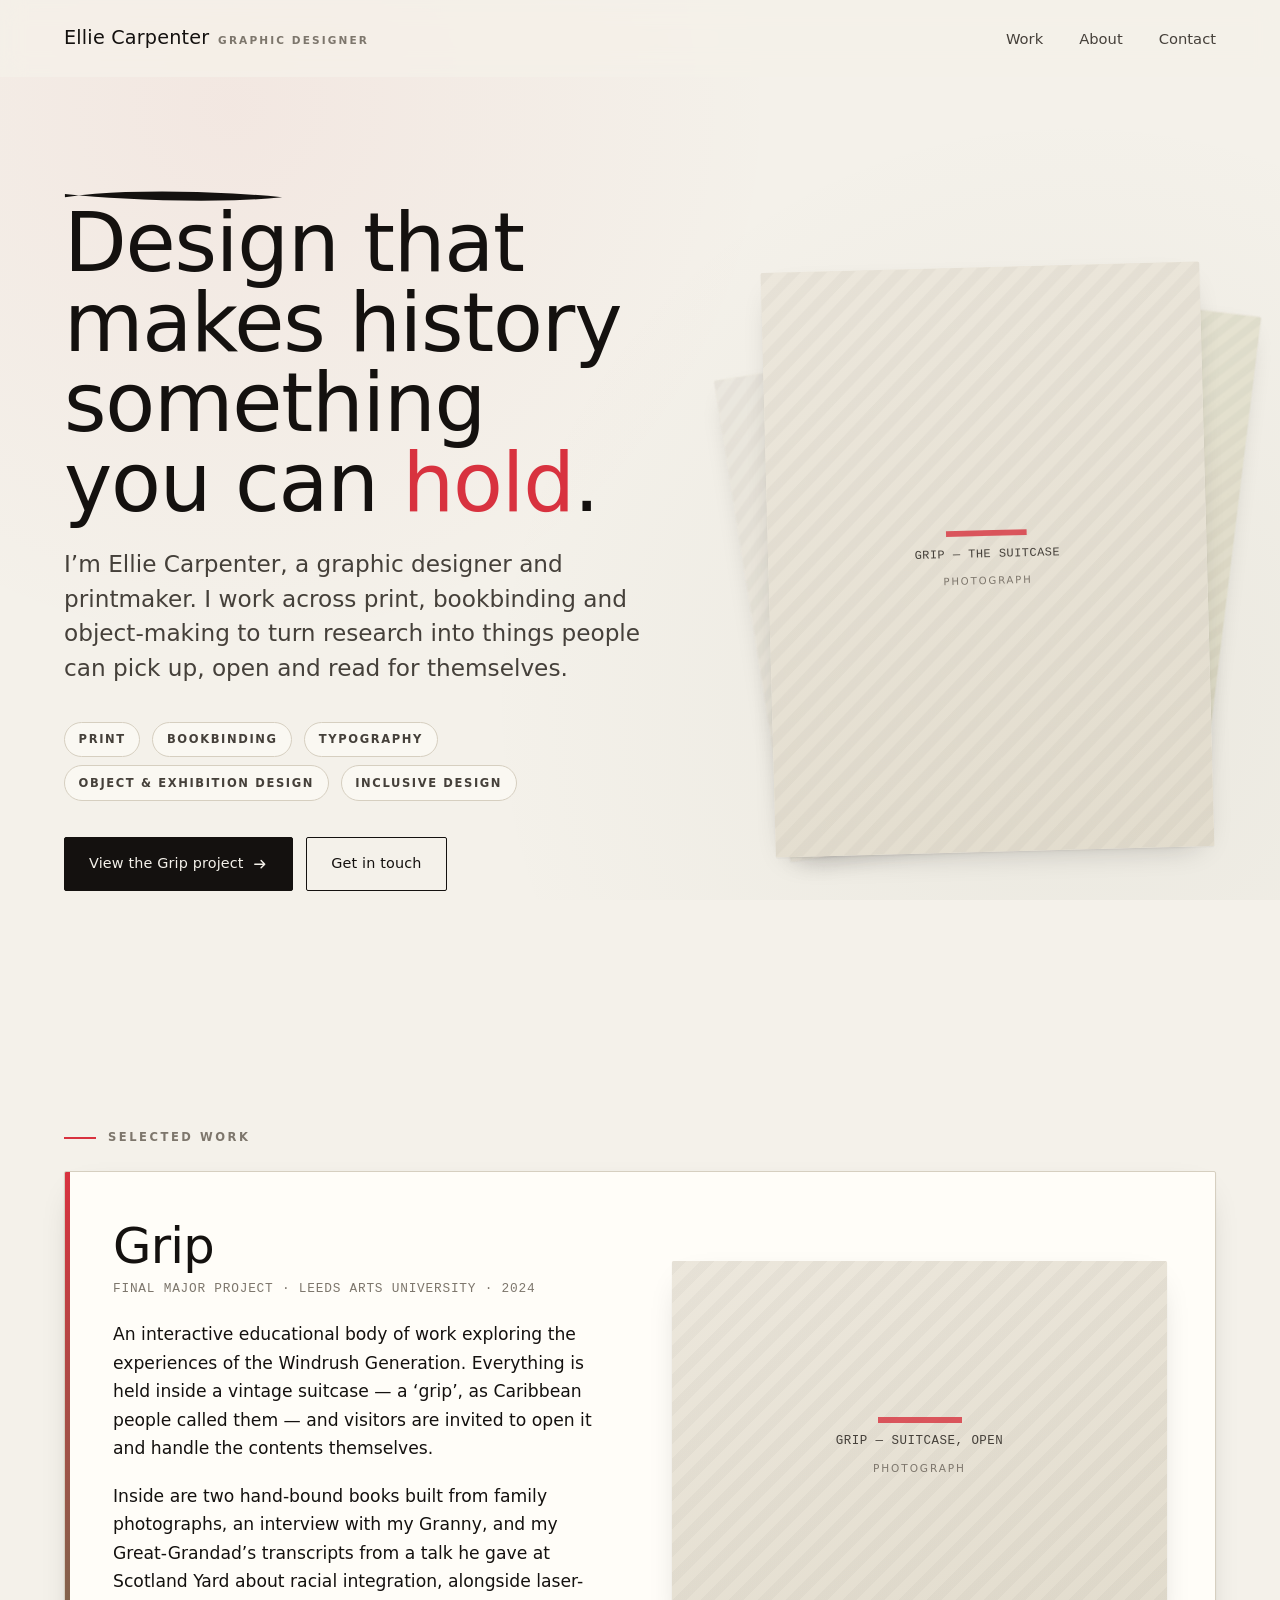
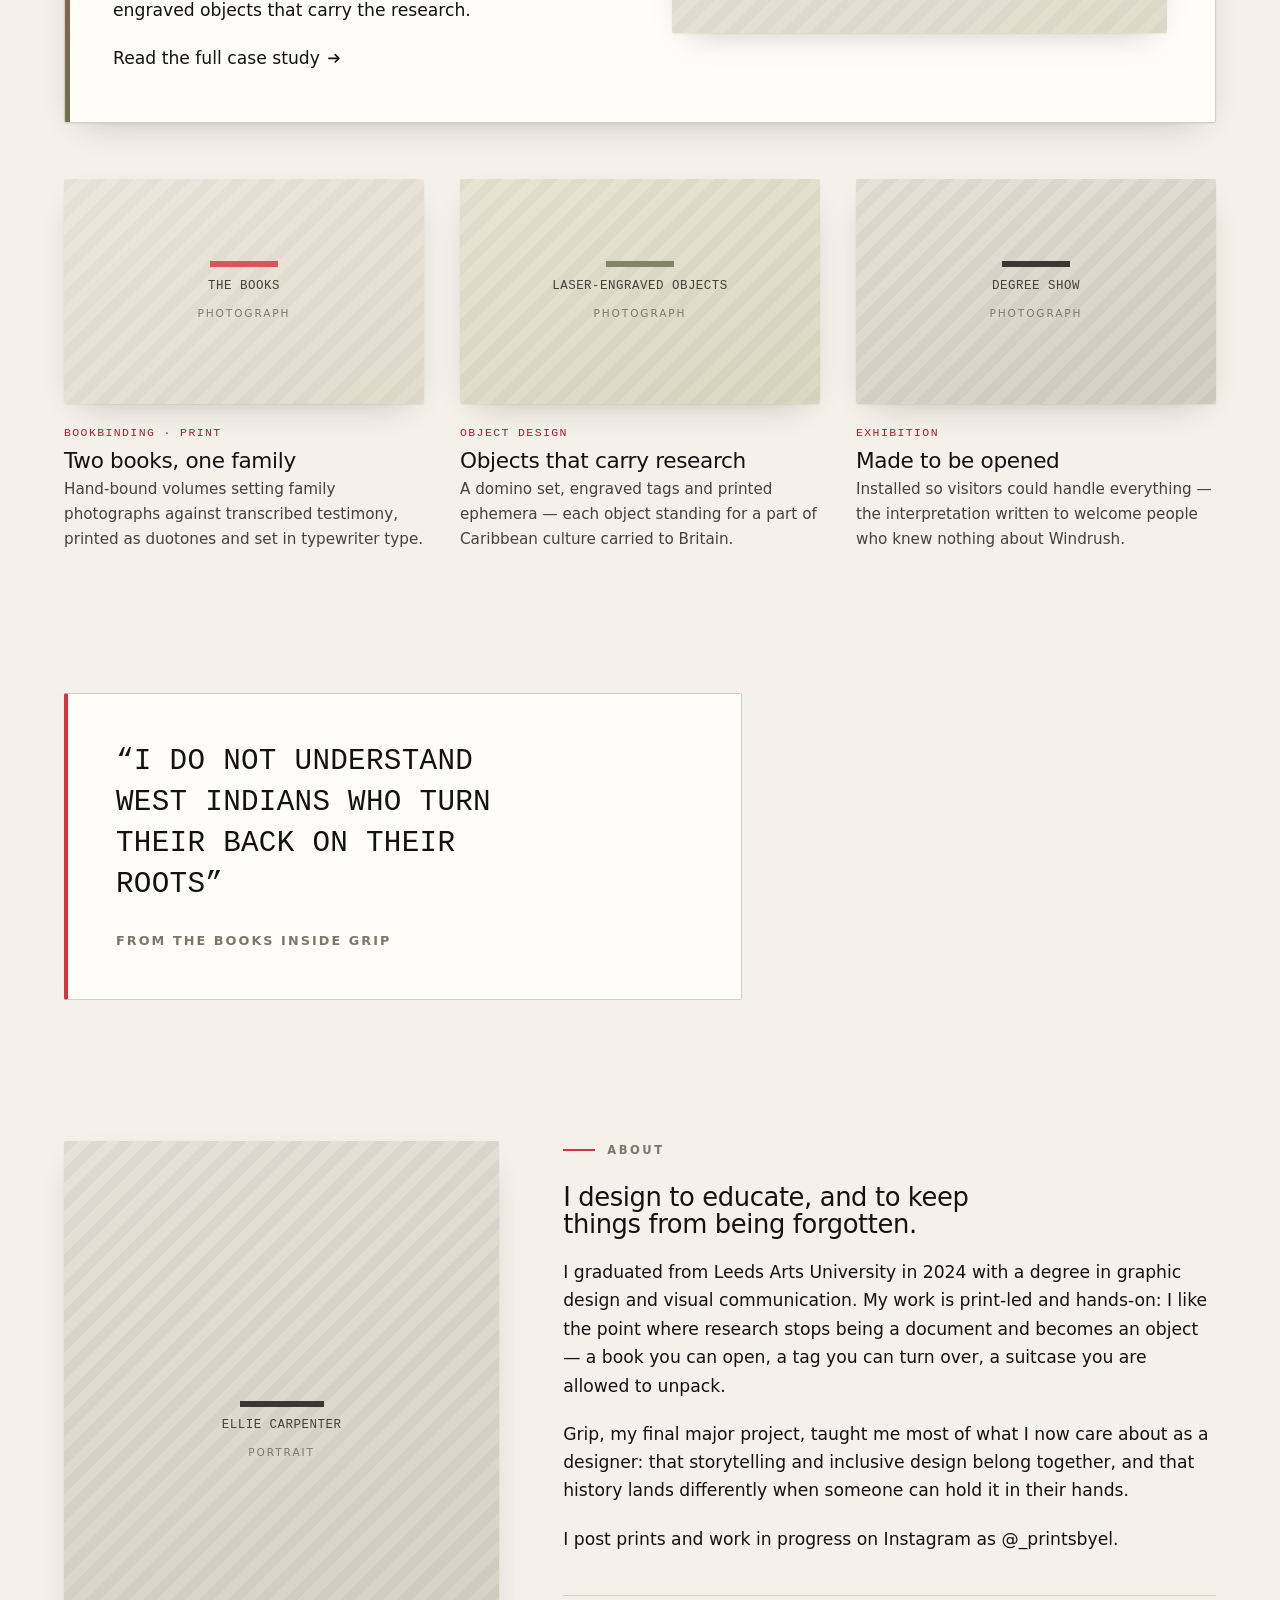
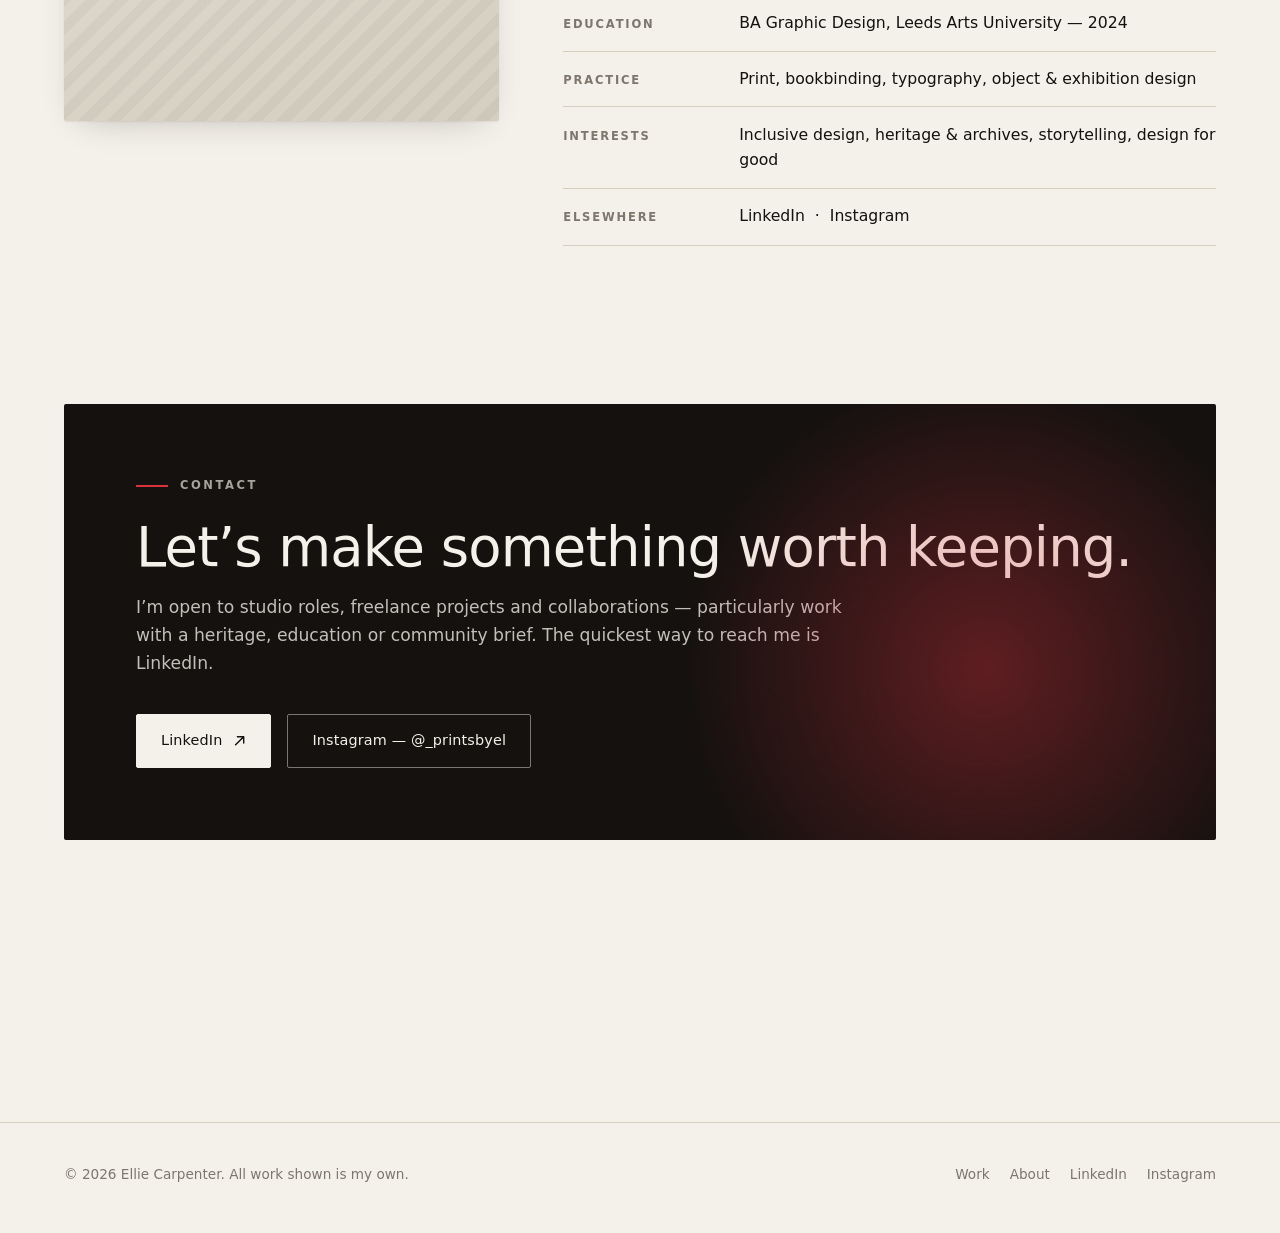
==== index.html @ 8af5b85a "Add portfolio site for Ellie Carpenter Builds a static portfolio leading with 'Grip', the final majo" ====
<!DOCTYPE html>
<html lang="en-GB">
<head>
<meta charset="utf-8">
<meta name="viewport" content="width=device-width, initial-scale=1">
<title>Ellie Carpenter — Graphic Designer</title>
<meta name="description" content="Ellie Carpenter is a graphic designer and printmaker working across print, bookbinding and object-making. Portfolio featuring 'Grip', an interactive educational project on the Windrush Generation.">
<meta name="author" content="Ellie Carpenter">

<meta property="og:type" content="website">
<meta property="og:title" content="Ellie Carpenter — Graphic Designer">
<meta property="og:description" content="Print-led graphic design, bookbinding and object-making. Featuring 'Grip', an interactive educational project on the Windrush Generation.">
<meta property="og:image" content="assets/images/grip-suitcase-open.jpg">
<meta name="twitter:card" content="summary_large_image">

<link rel="icon" href="assets/favicon.svg" type="image/svg+xml">
<link rel="stylesheet" href="assets/css/style.css">
<!-- Marks the document as scripted, so the CSS only hides things it can
     later reveal. Without JS the page renders fully, just without motion. -->
<script>document.documentElement.className += " js";</script>
</head>
<body>

<a class="skip-link" href="#main">Skip to content</a>

<header class="site-header" id="siteHeader">
  <div class="shell site-header__inner">
    <a class="wordmark" href="index.html">
      <span>Ellie Carpenter</span>
      <em>Graphic Designer</em>
    </a>

    <button class="nav-toggle" type="button" aria-expanded="false" aria-controls="primaryNav" aria-label="Menu">
      <span></span>
    </button>

    <nav class="nav" id="primaryNav" aria-label="Primary">
      <ul>
        <li><a href="#work">Work</a></li>
        <li><a href="#about">About</a></li>
        <li><a href="#contact">Contact</a></li>
      </ul>
    </nav>
  </div>
</header>

<main id="main">

  <!-- ============ Hero ============ -->
  <section class="hero">
    <div class="shell hero__grid">
      <div>
        <svg class="brush" viewBox="0 0 240 14" aria-hidden="true" focusable="false">
          <path fill="currentColor" d="M1 8.4c22-3.1 44-4.9 66-5.7 39-1.4 78-.6 117 1.5 18 1 36 2.3 54 4.1-17 1.9-35 2.9-52 3.4-40 1.2-80 .3-120-1.9-22-1.2-43-2.8-65-5.1Z"/>
        </svg>

        <h1>Design that makes history something you can&nbsp;<span class="accent">hold</span>.</h1>

        <p class="lede">
          I&rsquo;m Ellie Carpenter, a graphic designer and printmaker. I work across print,
          bookbinding and object-making to turn research into things people can pick up,
          open and read for themselves.
        </p>

        <ul class="hero__meta">
          <li class="tag">Print</li>
          <li class="tag">Bookbinding</li>
          <li class="tag">Typography</li>
          <li class="tag">Object &amp; exhibition design</li>
          <li class="tag">Inclusive design</li>
        </ul>

        <div class="hero__actions">
          <a class="btn" href="projects/grip.html">
            View the Grip project
            <svg viewBox="0 0 16 16" fill="none" aria-hidden="true"><path d="M2 8h11M9 4l4 4-4 4" stroke="currentColor" stroke-width="1.6" stroke-linecap="round" stroke-linejoin="round"/></svg>
          </a>
          <a class="btn btn--ghost" href="#contact">Get in touch</a>
        </div>
      </div>

      <div class="hero__stack" aria-hidden="false">
        <figure class="frame frame--tall">
          <div class="frame__placeholder"><span>Grip &mdash; the books</span><small>Photograph</small></div>
          <img src="assets/images/grip-book-jamaica.jpg" alt="A hand-bound book open on a printed photograph of a Jamaican delegate, facing a typewritten quotation.">
        </figure>
        <figure class="frame frame--tall frame--olive">
          <div class="frame__placeholder"><span>Grip &mdash; exhibition card</span><small>Photograph</small></div>
          <img src="assets/images/grip-exhibition-card.jpg" alt="The printed exhibition card for Grip, showing Ellie Carpenter's name above an inked brush stroke and the project statement.">
        </figure>
        <figure class="frame frame--tall">
          <div class="frame__placeholder"><span>Grip &mdash; the suitcase</span><small>Photograph</small></div>
          <img src="assets/images/grip-suitcase-open.jpg" alt="The open vintage suitcase from Grip, showing a laser-engraved wooden domino set and an interpretation tag.">
        </figure>
      </div>
    </div>
  </section>

  <!-- ============ Work ============ -->
  <section class="section" id="work">
    <div class="shell">
      <p class="eyebrow">Selected work</p>

      <div class="featured reveal">
        <div>
          <h3>Grip</h3>
          <p class="featured__meta">Final major project &middot; Leeds Arts University &middot; 2024</p>
          <p>
            An interactive educational body of work exploring the experiences of the Windrush
            Generation. Everything is held inside a vintage suitcase &mdash; a &lsquo;grip&rsquo;,
            as Caribbean people called them &mdash; and visitors are invited to open it and
            handle the contents themselves.
          </p>
          <p>
            Inside are two hand-bound books built from family photographs, an interview with my
            Granny, and my Great-Grandad&rsquo;s transcripts from a talk he gave at Scotland Yard
            about racial integration, alongside laser-engraved objects that carry the research.
          </p>
          <p>
            <a class="link" href="projects/grip.html">
              Read the full case study
              <svg viewBox="0 0 16 16" fill="none" aria-hidden="true"><path d="M2 8h11M9 4l4 4-4 4" stroke="currentColor" stroke-width="1.8" stroke-linecap="round" stroke-linejoin="round"/></svg>
            </a>
          </p>
        </div>

        <figure class="frame frame--spread">
          <div class="frame__placeholder"><span>Grip &mdash; suitcase, open</span><small>Photograph</small></div>
          <img src="assets/images/grip-suitcase-open.jpg" alt="The open suitcase from Grip with a laser-engraved domino set, books and an invitation to explore the contents." loading="lazy">
        </figure>
      </div>

      <div class="grid" style="margin-top: clamp(2rem, 5vw, 3.5rem)">
        <a class="card reveal" href="projects/grip.html#books">
          <figure class="frame frame--wide">
            <div class="frame__placeholder"><span>The books</span><small>Photograph</small></div>
            <img src="assets/images/grip-book-roots.jpg" alt="A book spread from Grip: a typewritten quotation facing a red duotone print of three children." loading="lazy">
          </figure>
          <div>
            <span class="card__kicker">Bookbinding &middot; Print</span>
            <h3>Two books, one family</h3>
            <p>Hand-bound volumes setting family photographs against transcribed testimony, printed as duotones and set in typewriter type.</p>
          </div>
        </a>

        <a class="card reveal" href="projects/grip.html#objects">
          <figure class="frame frame--wide frame--olive">
            <div class="frame__placeholder"><span>Laser-engraved objects</span><small>Photograph</small></div>
            <img src="assets/images/grip-dominoes.jpg" alt="A laser-engraved wooden domino set in its box with an engraved interpretation tag." loading="lazy">
          </figure>
          <div>
            <span class="card__kicker">Object design</span>
            <h3>Objects that carry research</h3>
            <p>A domino set, engraved tags and printed ephemera &mdash; each object standing for a part of Caribbean culture carried to Britain.</p>
          </div>
        </a>

        <a class="card reveal" href="projects/grip.html#exhibition">
          <figure class="frame frame--wide frame--ink">
            <div class="frame__placeholder"><span>Degree show</span><small>Photograph</small></div>
            <img src="assets/images/grip-exhibition-card.jpg" alt="The Grip exhibition card and suitcase installed at the Leeds Arts University degree show." loading="lazy">
          </figure>
          <div>
            <span class="card__kicker">Exhibition</span>
            <h3>Made to be opened</h3>
            <p>Installed so visitors could handle everything &mdash; the interpretation written to welcome people who knew nothing about Windrush.</p>
          </div>
        </a>
      </div>

      <!--
        ADDING A NEW PROJECT
        Copy one <a class="card reveal"> block above, point it at your new page,
        and drop the photograph into assets/images/ using the filename in the src.
      -->
    </div>
  </section>

  <!-- ============ Quote ============ -->
  <section class="section" style="padding-top:0">
    <div class="shell">
      <div class="pullquote reveal">
        <blockquote>
          <p class="stamp">&ldquo;I do not understand West Indians who turn their back on their roots&rdquo;</p>
        </blockquote>
        <cite>From the books inside Grip</cite>
      </div>
    </div>
  </section>

  <!-- ============ About ============ -->
  <section class="section" id="about" style="padding-top:0">
    <div class="shell about">
      <figure class="frame frame--tall frame--ink reveal">
        <div class="frame__placeholder"><span>Ellie Carpenter</span><small>Portrait</small></div>
        <img src="assets/images/ellie-portrait.jpg" alt="Portrait of Ellie Carpenter." loading="lazy">
      </figure>

      <div class="reveal">
        <p class="eyebrow">About</p>
        <h2 style="font-size:clamp(1.9rem,1.3rem+2.4vw,2.9rem);margin-bottom:1.25rem">
          I design to educate, and to keep things from being forgotten.
        </h2>

        <p>
          I graduated from Leeds Arts University in 2024 with a degree in graphic design and
          visual communication. My work is print-led and hands-on: I like the point where
          research stops being a document and becomes an object &mdash; a book you can open,
          a tag you can turn over, a suitcase you are allowed to unpack.
        </p>
        <p>
          Grip, my final major project, taught me most of what I now care about as a designer:
          that storytelling and inclusive design belong together, and that history lands
          differently when someone can hold it in their hands.
        </p>
        <p>
          I post prints and work in progress on Instagram as
          <a class="link" href="https://www.instagram.com/_printsbyel/" target="_blank" rel="noopener">@_printsbyel</a>.
        </p>

        <dl class="facts">
          <div>
            <dt>Education</dt>
            <dd>BA Graphic Design, Leeds Arts University &mdash; 2024</dd>
          </div>
          <div>
            <dt>Practice</dt>
            <dd>Print, bookbinding, typography, object &amp; exhibition design</dd>
          </div>
          <div>
            <dt>Interests</dt>
            <dd>Inclusive design, heritage &amp; archives, storytelling, design for good</dd>
          </div>
          <div>
            <dt>Elsewhere</dt>
            <dd>
              <a class="link" href="https://www.linkedin.com/in/ellie-carpenter-a3a62b256/" target="_blank" rel="noopener">LinkedIn</a>
              &nbsp;&middot;&nbsp;
              <a class="link" href="https://www.instagram.com/_printsbyel/" target="_blank" rel="noopener">Instagram</a>
            </dd>
          </div>
        </dl>
      </div>
    </div>
  </section>

  <!-- ============ Contact ============ -->
  <section class="section" id="contact" style="padding-top:0">
    <div class="shell">
      <div class="contact reveal">
        <p class="eyebrow">Contact</p>
        <h2>Let&rsquo;s make something worth keeping.</h2>
        <p>
          I&rsquo;m open to studio roles, freelance projects and collaborations &mdash;
          particularly work with a heritage, education or community brief. The quickest
          way to reach me is LinkedIn.
        </p>

        <div class="contact__links">
          <!-- To add an email button, uncomment and drop in the address:
          <a class="btn" href="mailto:hello@example.com">Email me</a>
          -->
          <a class="btn" href="https://www.linkedin.com/in/ellie-carpenter-a3a62b256/" target="_blank" rel="noopener">
            LinkedIn
            <svg viewBox="0 0 16 16" fill="none" aria-hidden="true"><path d="M6 3h7v7M13 3 4 12" stroke="currentColor" stroke-width="1.6" stroke-linecap="round" stroke-linejoin="round"/></svg>
          </a>
          <a class="btn btn--ghost" href="https://www.instagram.com/_printsbyel/" target="_blank" rel="noopener">
            Instagram &mdash; @_printsbyel
          </a>
        </div>
      </div>
    </div>
  </section>

</main>

<footer class="site-footer">
  <div class="shell site-footer__inner">
    <p style="margin:0">&copy; <span id="year">2024</span> Ellie Carpenter. All work shown is my own.</p>
    <ul>
      <li><a href="#work">Work</a></li>
      <li><a href="#about">About</a></li>
      <li><a href="https://www.linkedin.com/in/ellie-carpenter-a3a62b256/" target="_blank" rel="noopener">LinkedIn</a></li>
      <li><a href="https://www.instagram.com/_printsbyel/" target="_blank" rel="noopener">Instagram</a></li>
    </ul>
  </div>
</footer>

<script src="assets/js/main.js" defer></script>
</body>
</html>
---- assets/css/style.css ----
/* =========================================================
   Ellie Carpenter — portfolio
   A paper-and-ink system, drawn from the printed work itself:
   off-white stock, black ink, a screen-printed red and a
   bookcloth olive, with typewriter type for quoted material.
   ========================================================= */

/* ---------- 1. Tokens ---------- */

:root {
  /* Surfaces */
  --paper:        #f4f1ea;
  --paper-warm:   #ece7dc;
  --paper-deep:   #e2dccd;
  --card:         #fffdf8;

  /* Ink */
  --ink:          #14110f;
  --ink-soft:     #45403a;
  --ink-faint:    #7d766c;
  --rule:         #d6cfc0;

  /* Accents pulled from the prints */
  --red:          #d8323f;
  --red-deep:     #a8202c;
  --olive:        #6b7150;
  --olive-deep:   #4d5239;

  /* Type */
  --display: "Futura", "Century Gothic", "Avenir Next", "Trebuchet MS", system-ui, sans-serif;
  --body: "Inter", system-ui, -apple-system, "Segoe UI", Roboto, Helvetica, Arial, sans-serif;
  --type: "Courier New", Courier, ui-monospace, monospace;

  /* Rhythm */
  --measure: 66ch;
  --gutter: clamp(1.25rem, 5vw, 4rem);
  --shell: 1180px;
  --section: clamp(4.5rem, 11vw, 9rem);

  --radius: 2px;
  --shadow: 0 1px 2px rgba(20, 17, 15, .06), 0 12px 34px -18px rgba(20, 17, 15, .3);
  --shadow-lift: 0 2px 4px rgba(20, 17, 15, .07), 0 30px 60px -28px rgba(20, 17, 15, .45);

  --ease: cubic-bezier(.2, .7, .3, 1);

  color-scheme: light;
}

/* ---------- 2. Reset & base ---------- */

*,
*::before,
*::after { box-sizing: border-box; }

html {
  -webkit-text-size-adjust: 100%;
  scroll-behavior: smooth;
  scroll-padding-top: 6rem;
}

body {
  margin: 0;
  background-color: var(--paper);
  /* A faint paper tooth, so flat colour never reads as screen-flat. */
  background-image:
    radial-gradient(circle at 18% 12%, rgba(216, 50, 63, .05), transparent 42%),
    radial-gradient(circle at 84% 78%, rgba(107, 113, 80, .07), transparent 46%);
  background-attachment: fixed;
  color: var(--ink);
  font-family: var(--body);
  font-size: clamp(1rem, .96rem + .2vw, 1.075rem);
  line-height: 1.65;
  font-synthesis-weight: none;
  -webkit-font-smoothing: antialiased;
  text-rendering: optimizeLegibility;
  overflow-x: hidden;
}

img,
svg { display: block; max-width: 100%; }

a { color: inherit; }

h1, h2, h3, h4 {
  font-family: var(--display);
  font-weight: 500;
  line-height: 1.05;
  letter-spacing: -.015em;
  margin: 0;
  text-wrap: balance;
}

p { margin: 0 0 1.15em; max-width: var(--measure); }
p:last-child { margin-bottom: 0; }

ul { margin: 0; padding: 0; list-style: none; }

::selection {
  background: var(--red);
  color: var(--paper);
}

:focus-visible {
  outline: 2px solid var(--red);
  outline-offset: 3px;
  border-radius: 1px;
}

/* ---------- 3. Layout helpers ---------- */

.shell {
  width: min(100% - (var(--gutter) * 2), var(--shell));
  margin-inline: auto;
}

.shell--narrow { --shell: 780px; }

.section { padding-block: var(--section); }

.skip-link {
  position: absolute;
  left: 1rem;
  top: -4rem;
  z-index: 200;
  padding: .7rem 1.1rem;
  background: var(--ink);
  color: var(--paper);
  font: 500 .85rem/1 var(--body);
  text-decoration: none;
  transition: top .2s var(--ease);
}
.skip-link:focus { top: 1rem; }

/* Small caps label used throughout as a sectional marker. */
.eyebrow {
  display: flex;
  align-items: center;
  gap: .75rem;
  margin: 0 0 1.5rem;
  font-family: var(--body);
  font-size: .72rem;
  font-weight: 600;
  letter-spacing: .22em;
  text-transform: uppercase;
  color: var(--ink-faint);
}
.eyebrow::before {
  content: "";
  width: 2rem;
  height: 2px;
  background: var(--red);
  flex: none;
}

.lede {
  font-size: clamp(1.15rem, 1.02rem + .6vw, 1.45rem);
  line-height: 1.5;
  color: var(--ink-soft);
}

/* ---------- 4. Brush rule ---------- */
/* Echoes the inked brush stroke on the exhibition card. */

.brush {
  width: clamp(120px, 20vw, 220px);
  height: 14px;
  color: var(--ink);
}
.brush--red { color: var(--red); }

/* ---------- 5. Header ---------- */

.site-header {
  position: sticky;
  top: 0;
  z-index: 100;
  background: color-mix(in srgb, var(--paper) 82%, transparent);
  backdrop-filter: saturate(150%) blur(12px);
  -webkit-backdrop-filter: saturate(150%) blur(12px);
  border-bottom: 1px solid transparent;
  transition: border-color .3s var(--ease), background-color .3s var(--ease);
}
.site-header.is-stuck {
  border-bottom-color: var(--rule);
  background: color-mix(in srgb, var(--paper) 94%, transparent);
}

.site-header__inner {
  display: flex;
  align-items: center;
  justify-content: space-between;
  gap: 1.5rem;
  min-height: 4.75rem;
}

.wordmark {
  display: inline-flex;
  align-items: baseline;
  gap: .55rem;
  font-family: var(--display);
  font-size: 1.2rem;
  letter-spacing: .01em;
  text-decoration: none;
  white-space: nowrap;
}
.wordmark span { color: var(--ink); }
.wordmark em {
  font-style: normal;
  font-family: var(--body);
  font-size: .66rem;
  font-weight: 600;
  letter-spacing: .2em;
  text-transform: uppercase;
  color: var(--ink-faint);
}

.nav ul {
  display: flex;
  align-items: center;
  gap: clamp(1.25rem, 3vw, 2.25rem);
}

.nav a {
  position: relative;
  font-size: .92rem;
  text-decoration: none;
  color: var(--ink-soft);
  padding-block: .35rem;
  transition: color .2s var(--ease);
}
.nav a::after {
  content: "";
  position: absolute;
  left: 0;
  right: 0;
  bottom: 0;
  height: 2px;
  background: var(--red);
  transform: scaleX(0);
  transform-origin: left;
  transition: transform .3s var(--ease);
}
.nav a:hover,
.nav a[aria-current="page"] { color: var(--ink); }
.nav a:hover::after,
.nav a[aria-current="page"]::after { transform: scaleX(1); }

.nav-toggle {
  display: none;
  width: 2.75rem;
  height: 2.75rem;
  padding: 0;
  border: 1px solid var(--rule);
  border-radius: var(--radius);
  background: transparent;
  color: var(--ink);
  cursor: pointer;
}
.nav-toggle span,
.nav-toggle span::before,
.nav-toggle span::after {
  display: block;
  width: 18px;
  height: 1.5px;
  background: currentColor;
  transition: transform .28s var(--ease), opacity .2s var(--ease);
}
.nav-toggle span { margin-inline: auto; position: relative; }
.nav-toggle span::before,
.nav-toggle span::after { content: ""; position: absolute; left: 0; }
.nav-toggle span::before { top: -6px; }
.nav-toggle span::after { top: 6px; }

.nav-toggle[aria-expanded="true"] span { background: transparent; }
.nav-toggle[aria-expanded="true"] span::before { transform: translateY(6px) rotate(45deg); }
.nav-toggle[aria-expanded="true"] span::after { transform: translateY(-6px) rotate(-45deg); }

/* Below this the descriptor would crowd out the menu button, so the
   wordmark stands on its own. */
@media (max-width: 420px) {
  .wordmark em { display: none; }
}

@media (max-width: 720px) {
  .nav-toggle { display: block; }
  .nav {
    position: absolute;
    inset: 100% 0 auto;
    background: var(--paper);
    border-bottom: 1px solid var(--rule);
    box-shadow: var(--shadow);
    display: grid;
    grid-template-rows: 0fr;
    transition: grid-template-rows .35s var(--ease);
  }
  .nav > ul {
    overflow: hidden;
    flex-direction: column;
    align-items: stretch;
    gap: 0;
    padding-inline: var(--gutter);
  }
  .nav[data-open="true"] { grid-template-rows: 1fr; }
  .nav li + li { border-top: 1px solid var(--rule); }
  .nav a { display: block; padding-block: 1rem; font-size: 1.05rem; }
  .nav a::after { display: none; }
}

/* ---------- 6. Hero ---------- */

.hero {
  position: relative;
  padding-block: clamp(3.5rem, 9vw, 7rem) clamp(3rem, 8vw, 6rem);
}

.hero__grid {
  display: grid;
  grid-template-columns: minmax(0, 1.15fr) minmax(0, .85fr);
  gap: clamp(2.5rem, 6vw, 5rem);
  align-items: center;
}

.hero h1 {
  font-size: clamp(2.6rem, 1.4rem + 5.4vw, 5.1rem);
  line-height: .98;
  margin-bottom: 1.5rem;
}
.hero h1 .accent {
  position: relative;
  color: var(--red);
  white-space: nowrap;
}

.hero__meta {
  display: flex;
  flex-wrap: wrap;
  gap: .5rem .75rem;
  margin-top: 2.25rem;
}

.tag {
  font-size: .72rem;
  font-weight: 600;
  letter-spacing: .14em;
  text-transform: uppercase;
  color: var(--ink-soft);
  border: 1px solid var(--rule);
  border-radius: 999px;
  padding: .45rem .85rem;
  background: color-mix(in srgb, var(--card) 60%, transparent);
}

.hero__actions {
  display: flex;
  flex-wrap: wrap;
  gap: .85rem;
  margin-top: 2.25rem;
}

/* Stacked paper: the exhibition card, the book, the print. */
.hero__stack {
  position: relative;
  aspect-ratio: 4 / 5;
  max-width: 460px;
  margin-inline: auto;
  width: 100%;
}
.hero__stack .frame {
  position: absolute;
  inset: 0;
  margin: 0;
}
.hero__stack .frame:nth-child(1) {
  transform: rotate(-9deg) translate(-13%, 4%) scale(.8);
  filter: saturate(.85);
  opacity: .92;
}
.hero__stack .frame:nth-child(2) {
  transform: rotate(7deg) translate(14%, -6%) scale(.78);
  opacity: .95;
  z-index: 1;
}
.hero__stack .frame:nth-child(3) {
  transform: rotate(-1.5deg) scale(.96);
  z-index: 2;
}

@media (max-width: 880px) {
  .hero__grid { grid-template-columns: 1fr; }
  .hero__stack { max-width: 340px; }
}

/* On narrow screens the fanned sheets have to tuck in, or the rotated
   one reaches past the edge of the viewport. */
@media (max-width: 620px) {
  .hero__stack { max-width: 280px; }
  .hero__stack .frame:nth-child(1) { transform: rotate(-7deg) translate(-8%, 3%) scale(.84); }
  .hero__stack .frame:nth-child(2) { transform: rotate(6deg) translate(8%, -4%) scale(.82); }
}

/* ---------- 7. Buttons ---------- */

.btn {
  --btn-bg: var(--ink);
  --btn-fg: var(--paper);
  display: inline-flex;
  align-items: center;
  gap: .6rem;
  padding: .9rem 1.5rem;
  border: 1px solid var(--btn-bg);
  border-radius: var(--radius);
  background: var(--btn-bg);
  color: var(--btn-fg);
  font-size: .9rem;
  font-weight: 500;
  letter-spacing: .01em;
  text-decoration: none;
  cursor: pointer;
  transition: transform .2s var(--ease), box-shadow .25s var(--ease), background-color .25s var(--ease), color .25s var(--ease);
}
.btn:hover {
  transform: translateY(-2px);
  box-shadow: var(--shadow);
}
.btn:active { transform: translateY(0); }

.btn--ghost {
  --btn-bg: transparent;
  --btn-fg: var(--ink);
  border-color: var(--ink);
}
.btn--ghost:hover {
  background: var(--ink);
  color: var(--paper);
}

.btn svg { width: 1em; height: 1em; flex: none; }

/* Text link with a sliding underline. */
.link {
  display: inline-flex;
  align-items: center;
  gap: .45rem;
  font-weight: 500;
  text-decoration: none;
  color: var(--ink);
  background-image: linear-gradient(var(--red), var(--red));
  background-size: 0% 2px;
  background-repeat: no-repeat;
  background-position: 0 100%;
  transition: background-size .3s var(--ease), color .2s var(--ease);
  padding-bottom: 2px;
}
.link:hover {
  background-size: 100% 2px;
  color: var(--red-deep);
}
.link svg { width: .85em; height: .85em; transition: transform .25s var(--ease); }
.link:hover svg { transform: translateX(3px); }

/* ---------- 8. Image frames + placeholders ---------- */
/* Images fade in on load. If a photograph has not been added yet,
   the frame keeps a printed-looking placeholder in its place —
   so the layout is never broken by a missing file.

   The hiding rules are scoped to .js: only a scripted page can add
   .is-loaded, so without JS the photographs must simply show. */

.frame {
  position: relative;
  margin: 0;
  overflow: hidden;
  border-radius: var(--radius);
  background: var(--paper-warm);
  box-shadow: var(--shadow);
  isolation: isolate;
}

.frame img {
  width: 100%;
  height: 100%;
  object-fit: cover;
}
.js .frame img {
  opacity: 0;
  transform: scale(1.02);
  transition: opacity .6s var(--ease), transform .8s var(--ease);
}
.js .frame.is-loaded img { opacity: 1; transform: none; }

/* Unscripted: the placeholder sits behind the photograph instead of
   being faded out, so a real image simply covers it. */
.frame img { position: relative; z-index: 1; }

.frame__placeholder {
  position: absolute;
  inset: 0;
  display: grid;
  align-content: center;
  justify-items: center;
  gap: .6rem;
  padding: 1.5rem;
  text-align: center;
  background:
    repeating-linear-gradient(135deg,
      rgba(20, 17, 15, .028) 0 10px,
      transparent 10px 20px),
    linear-gradient(160deg, var(--paper-warm), var(--paper-deep));
  transition: opacity .5s var(--ease);
}
.js .frame.is-loaded .frame__placeholder { opacity: 0; pointer-events: none; }

.frame__placeholder::before {
  content: "";
  width: clamp(46px, 22%, 84px);
  height: 6px;
  background: var(--red);
  opacity: .8;
}

.frame__placeholder span {
  font-family: var(--type);
  font-size: .78rem;
  line-height: 1.45;
  letter-spacing: .04em;
  text-transform: uppercase;
  color: var(--ink-soft);
  max-width: 26ch;
}
.frame__placeholder small {
  font-family: var(--body);
  font-size: .66rem;
  letter-spacing: .18em;
  text-transform: uppercase;
  color: var(--ink-faint);
}

/* Placeholder colourways, so a grid of them reads as a considered
   set rather than a row of identical boxes. Add --olive or --ink
   to any .frame to change its holding colour. */
.frame--olive .frame__placeholder {
  background:
    repeating-linear-gradient(135deg, rgba(20, 17, 15, .03) 0 10px, transparent 10px 20px),
    linear-gradient(160deg, #e7e4d4, #dbd8c2);
}
.frame--olive .frame__placeholder::before { background: var(--olive); }

.frame--ink .frame__placeholder {
  background:
    repeating-linear-gradient(135deg, rgba(20, 17, 15, .04) 0 10px, transparent 10px 20px),
    linear-gradient(160deg, #e6e2d8, #d5cfc1);
}
.frame--ink .frame__placeholder::before { background: var(--ink); }

.frame--tall { aspect-ratio: 3 / 4; }
.frame--wide { aspect-ratio: 16 / 10; }
.frame--square { aspect-ratio: 1; }
.frame--spread { aspect-ratio: 4 / 3; }

/* ---------- 9. Featured project ---------- */

.featured {
  display: grid;
  grid-template-columns: minmax(0, 1fr) minmax(0, 1fr);
  gap: clamp(2rem, 5vw, 4rem);
  align-items: center;
  padding: clamp(1.75rem, 4vw, 3rem);
  background: var(--card);
  border: 1px solid var(--rule);
  border-radius: var(--radius);
  box-shadow: var(--shadow);
  position: relative;
  overflow: hidden;
}
.featured::before {
  content: "";
  position: absolute;
  inset: 0 auto 0 0;
  width: 5px;
  background: linear-gradient(var(--red), var(--olive));
}

.featured h3 {
  font-size: clamp(2rem, 1.3rem + 2.6vw, 3.1rem);
  margin-bottom: .35rem;
}

.featured__meta {
  font-family: var(--type);
  font-size: .8rem;
  letter-spacing: .06em;
  text-transform: uppercase;
  color: var(--ink-faint);
  margin-bottom: 1.35rem;
}

@media (max-width: 880px) {
  .featured { grid-template-columns: 1fr; }
}

/* ---------- 10. Work grid ---------- */

.grid {
  display: grid;
  grid-template-columns: repeat(auto-fit, minmax(min(100%, 280px), 1fr));
  gap: clamp(1.5rem, 3vw, 2.25rem);
}

.card {
  display: flex;
  flex-direction: column;
  gap: 1.15rem;
  text-decoration: none;
  color: inherit;
  transition: transform .35s var(--ease);
}
.card:hover { transform: translateY(-6px); }
.card:hover .frame { box-shadow: var(--shadow-lift); }
.card .frame { transition: box-shadow .35s var(--ease); }
.card .frame img { transition: opacity .6s var(--ease), transform .7s var(--ease); }
.card:hover .frame.is-loaded img { transform: scale(1.04); }

.card h3 {
  font-size: 1.35rem;
  margin-bottom: .3rem;
}
.card p {
  font-size: .95rem;
  color: var(--ink-soft);
  margin: 0;
}
.card__kicker {
  font-family: var(--type);
  font-size: .72rem;
  letter-spacing: .12em;
  text-transform: uppercase;
  color: var(--red-deep);
  margin-bottom: .5rem;
  display: block;
}

/* ---------- 11. Quotes ---------- */
/* Set in typewriter type, as the books were. */

.stamp {
  font-family: var(--type);
  font-size: clamp(1.15rem, .95rem + 1.1vw, 1.9rem);
  line-height: 1.4;
  letter-spacing: .01em;
  text-transform: uppercase;
  color: var(--ink);
  max-width: 24ch;
  margin: 0;
}

.pullquote {
  display: grid;
  gap: 1.5rem;
  /* Sized to the quotation rather than to the page, so a few short
     lines are not stranded in a full-width card. */
  max-width: 62ch;
  padding: clamp(1.75rem, 4vw, 3rem);
  background: var(--card);
  border: 1px solid var(--rule);
  border-left: 4px solid var(--red);
  border-radius: var(--radius);
}
.pullquote blockquote { margin: 0; }
.pullquote cite {
  font-style: normal;
  font-size: .8rem;
  font-weight: 600;
  letter-spacing: .16em;
  text-transform: uppercase;
  color: var(--ink-faint);
}

/* ---------- 12. About ---------- */

.about {
  display: grid;
  grid-template-columns: minmax(0, .8fr) minmax(0, 1.2fr);
  gap: clamp(2rem, 5vw, 4.5rem);
  align-items: start;
}
@media (max-width: 880px) {
  .about { grid-template-columns: 1fr; }
  .about .frame--tall { max-width: 340px; }
}

.facts {
  display: grid;
  gap: 0;
  margin-top: 2.5rem;
  border-top: 1px solid var(--rule);
}
.facts div {
  display: grid;
  grid-template-columns: minmax(7rem, 10rem) 1fr;
  gap: 1rem;
  padding-block: .9rem;
  border-bottom: 1px solid var(--rule);
  align-items: baseline;
}
.facts dt {
  font-size: .72rem;
  font-weight: 600;
  letter-spacing: .16em;
  text-transform: uppercase;
  color: var(--ink-faint);
}
.facts dd { margin: 0; font-size: .98rem; }
@media (max-width: 520px) {
  .facts div { grid-template-columns: 1fr; gap: .2rem; }
}

/* ---------- 13. Contact ---------- */

.contact {
  position: relative;
  background: var(--ink);
  color: var(--paper);
  border-radius: var(--radius);
  padding: clamp(2.5rem, 6vw, 4.5rem);
  overflow: hidden;
}
.contact::after {
  content: "";
  position: absolute;
  right: -10%;
  bottom: -40%;
  width: 60%;
  aspect-ratio: 1;
  border-radius: 50%;
  background: radial-gradient(circle, rgba(216, 50, 63, .38), transparent 62%);
  pointer-events: none;
}
.contact h2 {
  font-size: clamp(2rem, 1.3rem + 3vw, 3.4rem);
  margin-bottom: 1rem;
}
.contact p { color: color-mix(in srgb, var(--paper) 78%, transparent); }
.contact .eyebrow { color: color-mix(in srgb, var(--paper) 65%, transparent); }

.contact__links {
  display: flex;
  flex-wrap: wrap;
  gap: 1rem;
  margin-top: 2.25rem;
  position: relative;
  z-index: 1;
}
.contact__links .btn {
  --btn-bg: var(--paper);
  --btn-fg: var(--ink);
}
.contact__links .btn--ghost {
  --btn-bg: transparent;
  --btn-fg: var(--paper);
  border-color: color-mix(in srgb, var(--paper) 45%, transparent);
}
.contact__links .btn--ghost:hover {
  background: var(--paper);
  color: var(--ink);
}

/* ---------- 14. Footer ---------- */

.site-footer {
  border-top: 1px solid var(--rule);
  padding-block: 2.5rem 3rem;
  margin-top: var(--section);
}
.site-footer__inner {
  display: flex;
  flex-wrap: wrap;
  gap: 1rem 2rem;
  align-items: center;
  justify-content: space-between;
  font-size: .85rem;
  color: var(--ink-faint);
}
.site-footer a { text-decoration: none; }
.site-footer a:hover { color: var(--ink); }
.site-footer ul { display: flex; flex-wrap: wrap; gap: 1.25rem; }

/* ---------- 15. Case study ---------- */

.case-hero {
  padding-block: clamp(3rem, 7vw, 5.5rem) clamp(2rem, 5vw, 3.5rem);
}
.case-hero h1 {
  font-size: clamp(3rem, 1.6rem + 7vw, 6.5rem);
  line-height: .92;
  margin-bottom: 1.25rem;
}
.case-hero .lede { max-width: 34ch; }

.backlink {
  display: inline-flex;
  align-items: center;
  gap: .5rem;
  font-size: .82rem;
  font-weight: 600;
  letter-spacing: .14em;
  text-transform: uppercase;
  color: var(--ink-faint);
  text-decoration: none;
  margin-bottom: 2rem;
  transition: color .2s var(--ease), gap .2s var(--ease);
}
.backlink:hover { color: var(--ink); gap: .8rem; }
.backlink svg { width: .9em; height: .9em; }

.case-meta {
  display: grid;
  grid-template-columns: repeat(auto-fit, minmax(150px, 1fr));
  gap: 1.5rem 2rem;
  padding-block: 2rem;
  border-block: 1px solid var(--rule);
  margin-top: clamp(2rem, 5vw, 3.5rem);
}
.case-meta dt {
  font-size: .7rem;
  font-weight: 600;
  letter-spacing: .18em;
  text-transform: uppercase;
  color: var(--ink-faint);
  margin-bottom: .4rem;
}
.case-meta dd { margin: 0; font-size: .98rem; }

/* A reading column inside the standard shell. Narrow blocks stay flush
   with the wide ones, so the left edge never wanders down the page. */
.column { max-width: 70ch; }

.prose h2 {
  font-size: clamp(1.75rem, 1.2rem + 2vw, 2.6rem);
  margin-bottom: 1.1rem;
  max-width: 22ch;
}
.prose h3 {
  font-size: 1.3rem;
  margin: 2.25rem 0 .75rem;
}
.prose > * + h2 { margin-top: clamp(3rem, 7vw, 4.5rem); }

.prose ul.bullets {
  display: grid;
  gap: .75rem;
  margin: 0 0 1.5rem;
  max-width: var(--measure);
}
.prose ul.bullets li {
  position: relative;
  padding-left: 1.6rem;
  color: var(--ink-soft);
}
.prose ul.bullets li::before {
  content: "";
  position: absolute;
  left: 0;
  top: .62em;
  width: .6rem;
  height: 2px;
  background: var(--red);
}

/* Two-up and full-bleed figure arrangements between passages. */
.figures {
  display: grid;
  gap: clamp(1rem, 2.5vw, 1.75rem);
  margin-block: clamp(2.5rem, 6vw, 4rem);
}
.figures--two { grid-template-columns: repeat(auto-fit, minmax(min(100%, 260px), 1fr)); }

figcaption {
  margin-top: .85rem;
  font-size: .82rem;
  line-height: 1.5;
  color: var(--ink-faint);
  max-width: 52ch;
}

.figure-block figure { margin: 0; }

/* ---------- 16. Lightbox ---------- */

.lightbox {
  position: fixed;
  inset: 0;
  z-index: 200;
  display: grid;
  place-items: center;
  padding: clamp(1rem, 4vw, 3rem);
  /* Near-opaque: at .92 the page behind still ghosted through the ink. */
  background: rgba(20, 17, 15, .97);
  opacity: 0;
  visibility: hidden;
  /* Visibility flips instantly on open (so the close button can take focus
     straight away) and only on close is it held back until the fade ends. */
  transition: opacity .3s var(--ease), visibility 0s linear .3s;
}
.lightbox[data-open="true"] {
  opacity: 1;
  visibility: visible;
  transition: opacity .3s var(--ease), visibility 0s linear 0s;
}
.lightbox img {
  max-width: min(100%, 1100px);
  max-height: 82vh;
  width: auto;
  object-fit: contain;
  box-shadow: 0 40px 80px -30px rgba(0, 0, 0, .8);
}
.lightbox__caption {
  margin-top: 1.25rem;
  color: color-mix(in srgb, var(--paper) 80%, transparent);
  font-size: .85rem;
  text-align: center;
  max-width: 60ch;
}
.lightbox__close {
  position: absolute;
  top: 1rem;
  right: 1rem;
  width: 3rem;
  height: 3rem;
  display: grid;
  place-items: center;
  border: 1px solid rgba(244, 241, 234, .35);
  border-radius: 50%;
  background: transparent;
  color: var(--paper);
  font-size: 1.4rem;
  line-height: 1;
  cursor: pointer;
  transition: background-color .2s var(--ease);
}
.lightbox__close:hover { background: rgba(244, 241, 234, .16); }

.frame--zoomable { cursor: zoom-in; }

/* ---------- 17. Motion ---------- */

.js .reveal {
  opacity: 0;
  transform: translateY(22px);
  transition: opacity .7s var(--ease), transform .7s var(--ease);
}
.js .reveal.is-visible { opacity: 1; transform: none; }

@media (prefers-reduced-motion: reduce) {
  html { scroll-behavior: auto; }
  *,
  *::before,
  *::after {
    animation-duration: .01ms !important;
    animation-iteration-count: 1 !important;
    transition-duration: .01ms !important;
    scroll-behavior: auto !important;
  }
  .js .reveal { opacity: 1; transform: none; }
  .js .frame img { opacity: 1; transform: none; }
}

/* ---------- 18. Print ---------- */

@media print {
  .site-header,
  .nav-toggle,
  .lightbox,
  .contact::after { display: none !important; }
  body { background: #fff; }
  .js .reveal { opacity: 1; transform: none; }
  .js .frame img { opacity: 1; transform: none; }
  a { text-decoration: underline; }
}
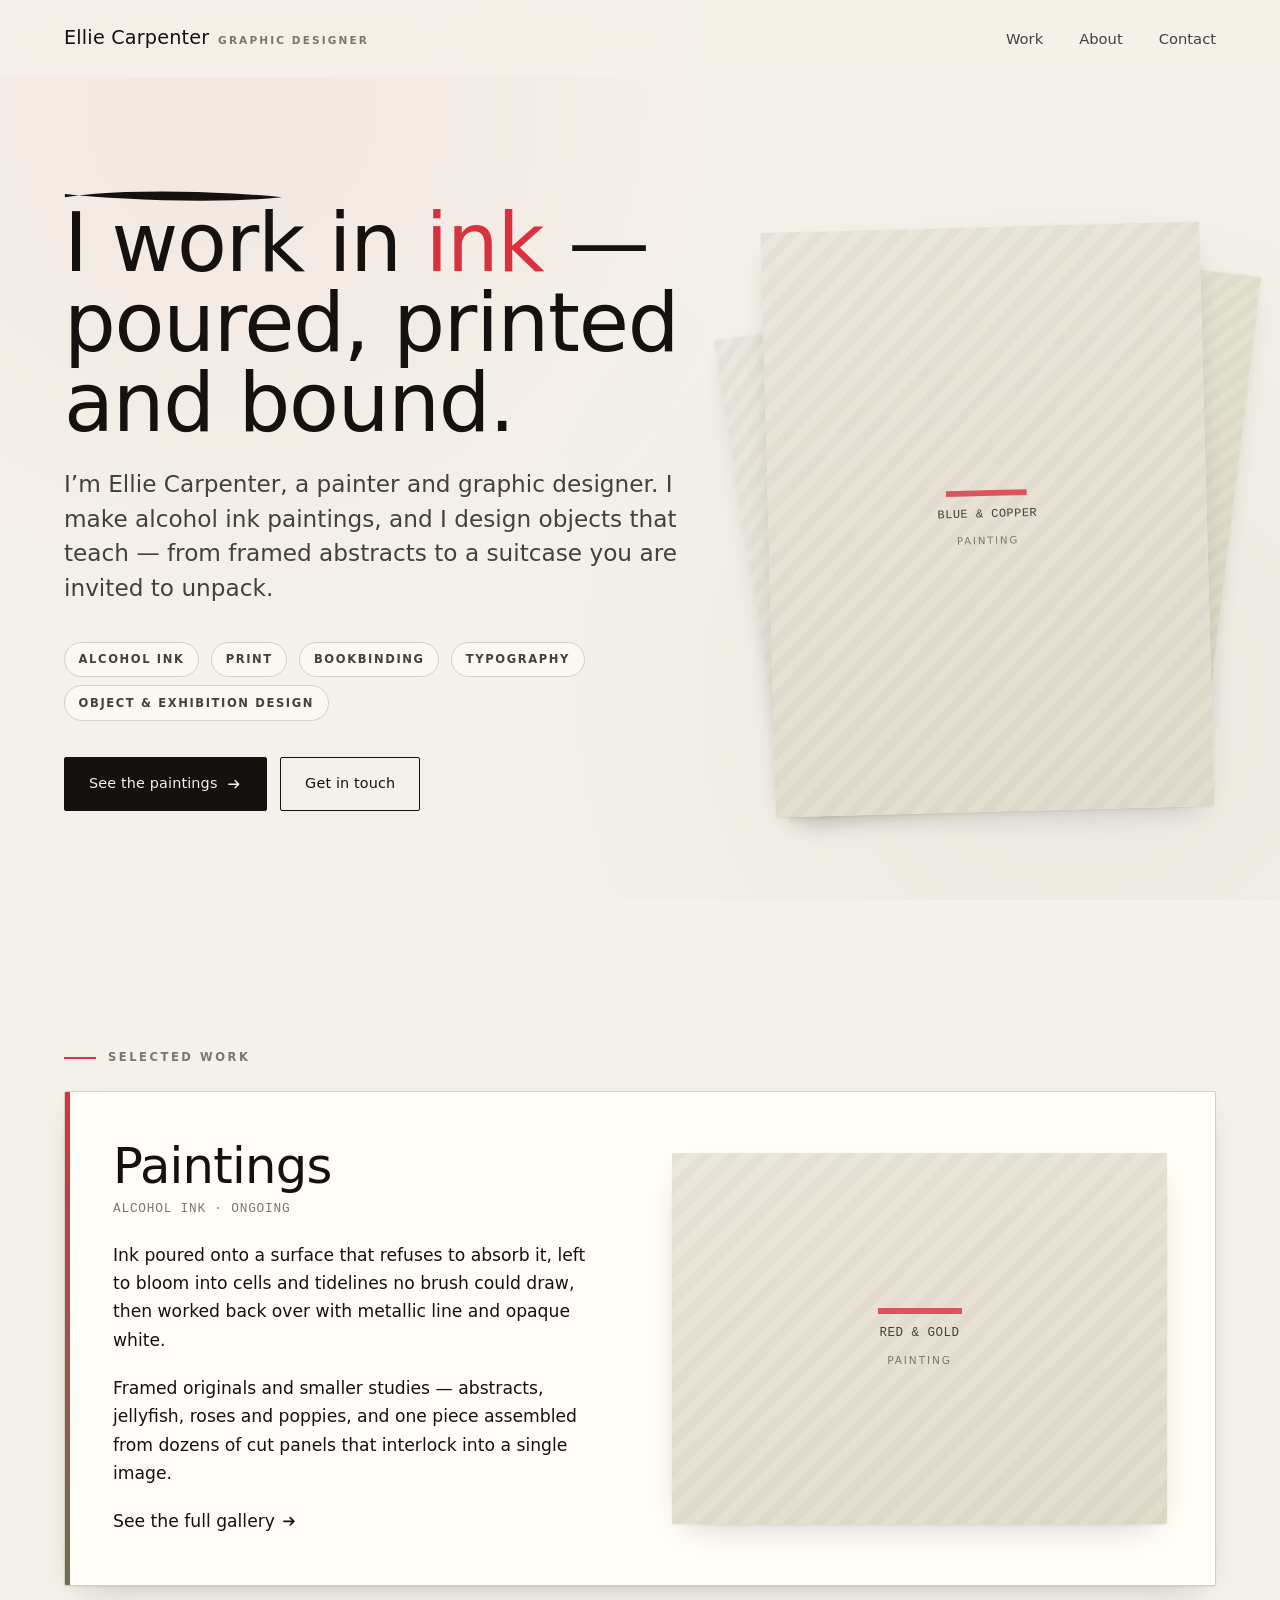
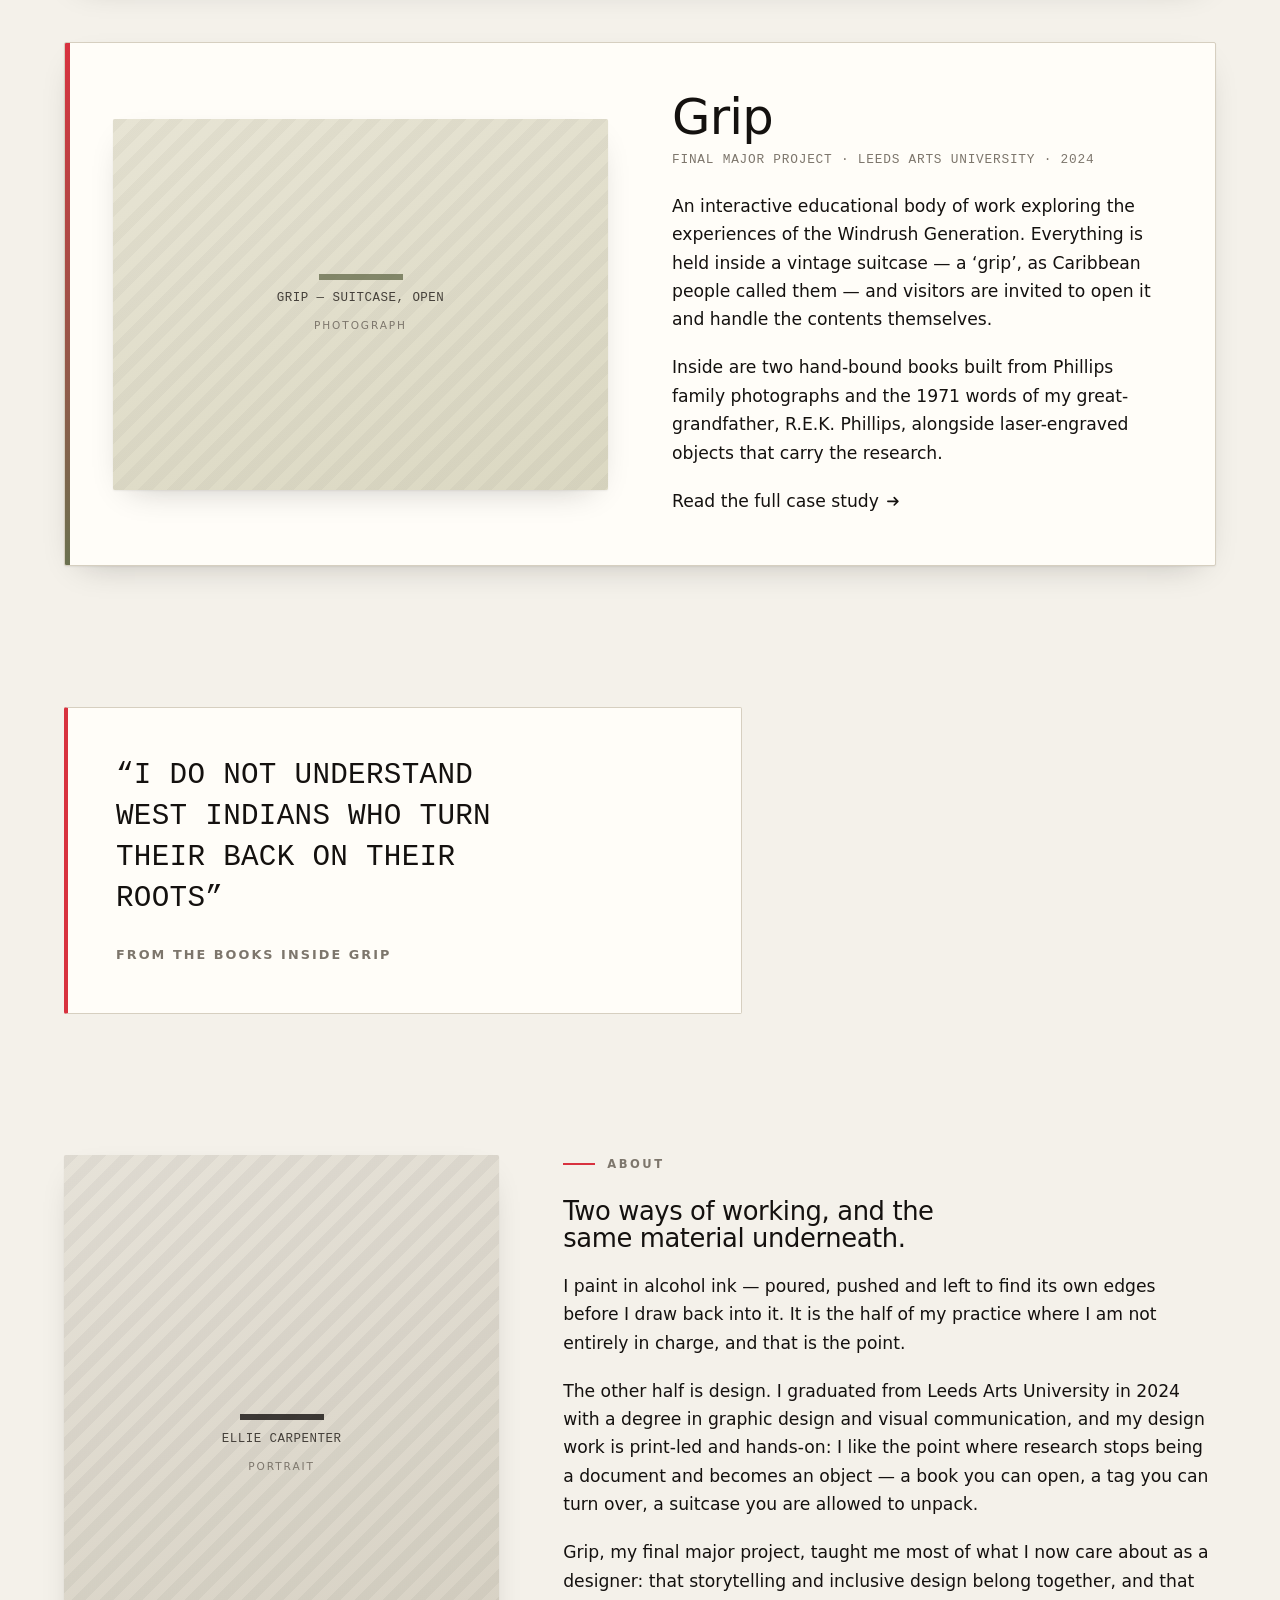
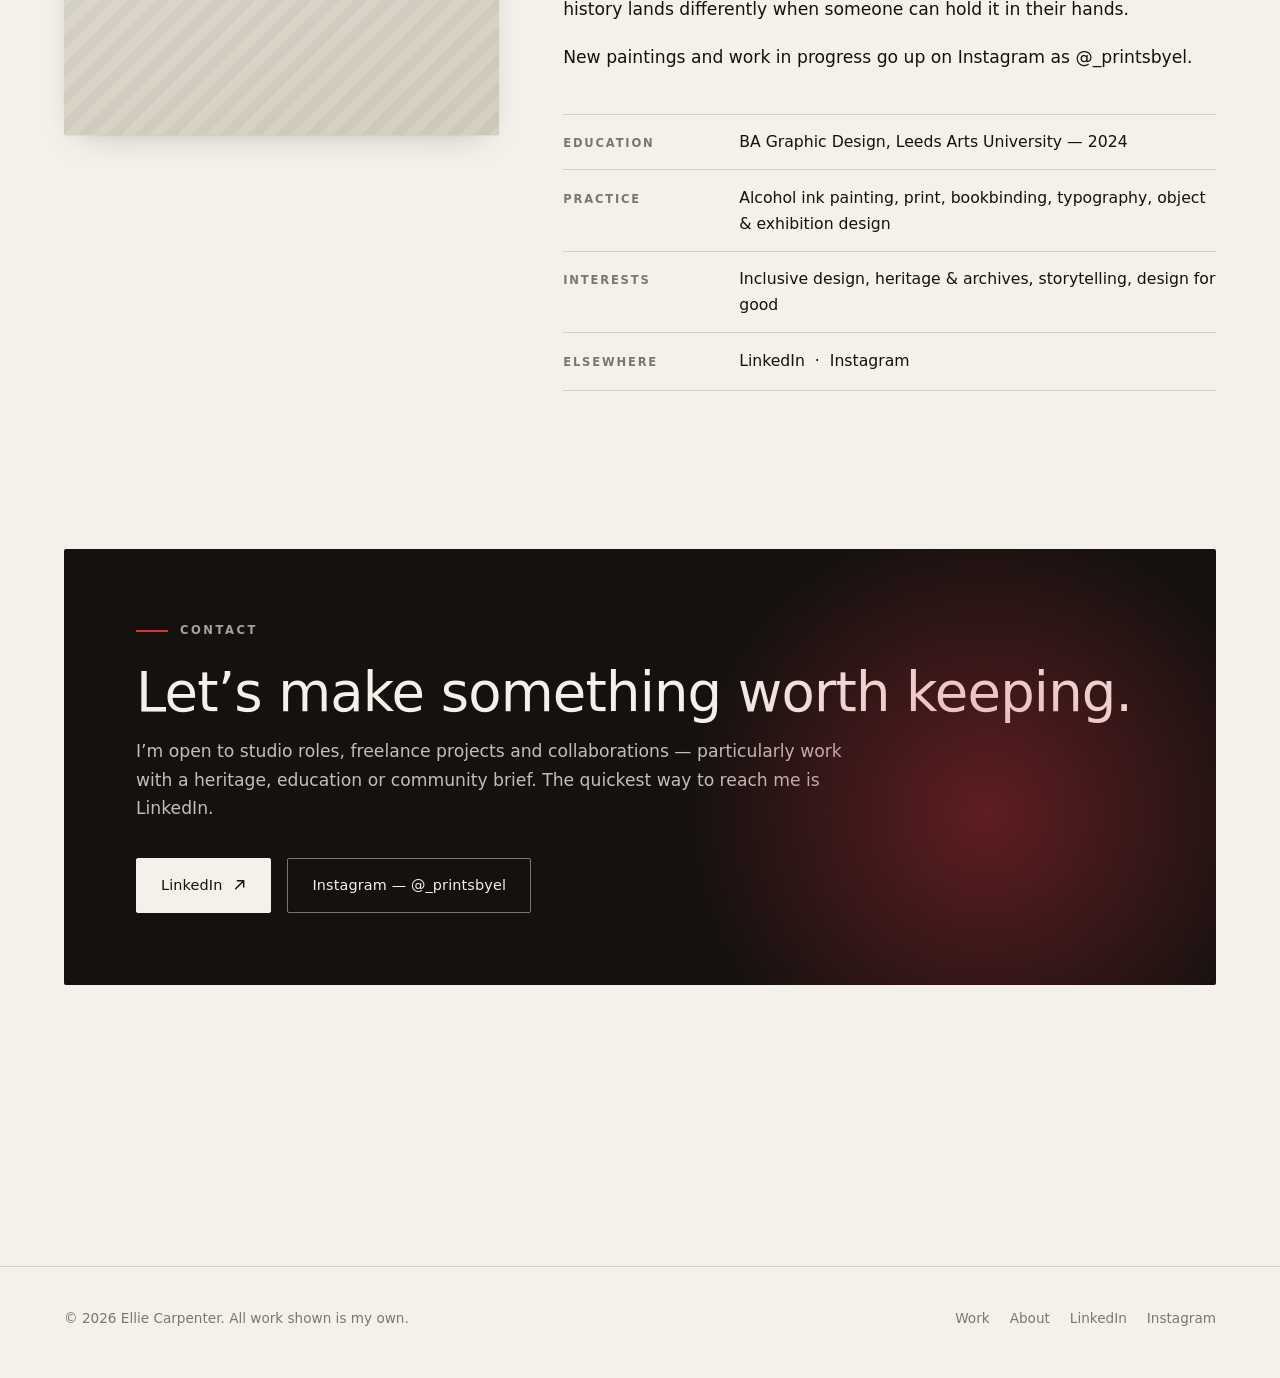
==== commit cf405e67: "Add paintings gallery and credit R.E.K. Phillips The site previously covered only Grip, which under-" ====
--- a/index.html
+++ b/index.html
@@ -3,14 +3,14 @@
 <head>
 <meta charset="utf-8">
 <meta name="viewport" content="width=device-width, initial-scale=1">
-<title>Ellie Carpenter — Graphic Designer</title>
-<meta name="description" content="Ellie Carpenter is a graphic designer and printmaker working across print, bookbinding and object-making. Portfolio featuring 'Grip', an interactive educational project on the Windrush Generation.">
+<title>Ellie Carpenter — Painter &amp; Graphic Designer</title>
+<meta name="description" content="Ellie Carpenter is a painter and graphic designer. Alcohol ink paintings, print, bookbinding and object design — including 'Grip', an interactive educational project on the Windrush Generation.">
 <meta name="author" content="Ellie Carpenter">
 
 <meta property="og:type" content="website">
-<meta property="og:title" content="Ellie Carpenter — Graphic Designer">
-<meta property="og:description" content="Print-led graphic design, bookbinding and object-making. Featuring 'Grip', an interactive educational project on the Windrush Generation.">
-<meta property="og:image" content="assets/images/grip-suitcase-open.jpg">
+<meta property="og:title" content="Ellie Carpenter — Painter &amp; Graphic Designer">
+<meta property="og:description" content="Alcohol ink paintings, print, bookbinding and object design — including 'Grip', an interactive educational project on the Windrush Generation.">
+<meta property="og:image" content="assets/images/painting-blue-copper.jpg">
 <meta name="twitter:card" content="summary_large_image">
 
 <link rel="icon" href="assets/favicon.svg" type="image/svg+xml">
@@ -54,43 +54,44 @@
           <path fill="currentColor" d="M1 8.4c22-3.1 44-4.9 66-5.7 39-1.4 78-.6 117 1.5 18 1 36 2.3 54 4.1-17 1.9-35 2.9-52 3.4-40 1.2-80 .3-120-1.9-22-1.2-43-2.8-65-5.1Z"/>
         </svg>
 
-        <h1>Design that makes history something you can&nbsp;<span class="accent">hold</span>.</h1>
+        <h1>I work in <span class="accent">ink</span> &mdash; poured, printed and bound.</h1>
 
         <p class="lede">
-          I&rsquo;m Ellie Carpenter, a graphic designer and printmaker. I work across print,
-          bookbinding and object-making to turn research into things people can pick up,
-          open and read for themselves.
+          I&rsquo;m Ellie Carpenter, a painter and graphic designer. I make alcohol ink
+          paintings, and I design objects that teach &mdash; from framed abstracts to a
+          suitcase you are invited to unpack.
         </p>
 
         <ul class="hero__meta">
+          <li class="tag">Alcohol ink</li>
           <li class="tag">Print</li>
           <li class="tag">Bookbinding</li>
           <li class="tag">Typography</li>
           <li class="tag">Object &amp; exhibition design</li>
-          <li class="tag">Inclusive design</li>
         </ul>
 
         <div class="hero__actions">
-          <a class="btn" href="projects/grip.html">
-            View the Grip project
+          <a class="btn" href="projects/paintings.html">
+            See the paintings
             <svg viewBox="0 0 16 16" fill="none" aria-hidden="true"><path d="M2 8h11M9 4l4 4-4 4" stroke="currentColor" stroke-width="1.6" stroke-linecap="round" stroke-linejoin="round"/></svg>
           </a>
           <a class="btn btn--ghost" href="#contact">Get in touch</a>
         </div>
       </div>
 
+      <!-- One sheet from each side of the practice: a painting, a study, a made object. -->
       <div class="hero__stack" aria-hidden="false">
         <figure class="frame frame--tall">
-          <div class="frame__placeholder"><span>Grip &mdash; the books</span><small>Photograph</small></div>
-          <img src="assets/images/grip-book-jamaica.jpg" alt="A hand-bound book open on a printed photograph of a Jamaican delegate, facing a typewritten quotation.">
+          <div class="frame__placeholder"><span>Jellyfish</span><small>Painting</small></div>
+          <img src="assets/images/painting-jellyfish.jpg" alt="A framed painting of pale jellyfish drawn over blooming teal, green and yellow ink.">
         </figure>
         <figure class="frame frame--tall frame--olive">
-          <div class="frame__placeholder"><span>Grip &mdash; exhibition card</span><small>Photograph</small></div>
-          <img src="assets/images/grip-exhibition-card.jpg" alt="The printed exhibition card for Grip, showing Ellie Carpenter's name above an inked brush stroke and the project statement.">
+          <div class="frame__placeholder"><span>Grip &mdash; the suitcase</span><small>Photograph</small></div>
+          <img src="assets/images/grip-suitcase-lid.jpg" alt="The open Grip suitcase, its lid printed with the project's introduction to the Windrush Generation.">
         </figure>
         <figure class="frame frame--tall">
-          <div class="frame__placeholder"><span>Grip &mdash; the suitcase</span><small>Photograph</small></div>
-          <img src="assets/images/grip-suitcase-open.jpg" alt="The open vintage suitcase from Grip, showing a laser-engraved wooden domino set and an interpretation tag.">
+          <div class="frame__placeholder"><span>Blue &amp; copper</span><small>Painting</small></div>
+          <img src="assets/images/painting-blue-copper.jpg" alt="A large framed abstract painting in deep blues, white and copper, with drips falling from the lower edge.">
         </figure>
       </div>
     </div>
@@ -101,7 +102,41 @@
     <div class="shell">
       <p class="eyebrow">Selected work</p>
 
+      <!-- Paintings first: it is the larger, ongoing body of work. -->
       <div class="featured reveal">
+        <div>
+          <h3>Paintings</h3>
+          <p class="featured__meta">Alcohol ink &middot; ongoing</p>
+          <p>
+            Ink poured onto a surface that refuses to absorb it, left to bloom into cells
+            and tidelines no brush could draw, then worked back over with metallic line
+            and opaque white.
+          </p>
+          <p>
+            Framed originals and smaller studies &mdash; abstracts, jellyfish, roses and
+            poppies, and one piece assembled from dozens of cut panels that interlock into
+            a single image.
+          </p>
+          <p>
+            <a class="link" href="projects/paintings.html">
+              See the full gallery
+              <svg viewBox="0 0 16 16" fill="none" aria-hidden="true"><path d="M2 8h11M9 4l4 4-4 4" stroke="currentColor" stroke-width="1.8" stroke-linecap="round" stroke-linejoin="round"/></svg>
+            </a>
+          </p>
+        </div>
+
+        <figure class="frame frame--spread">
+          <div class="frame__placeholder"><span>Red &amp; gold</span><small>Painting</small></div>
+          <img src="assets/images/painting-red-gold.jpg" alt="A framed painting of dense red and pink ink cells crossed by a continuous meandering gold line." loading="lazy">
+        </figure>
+      </div>
+
+      <div class="featured reveal" style="margin-top: clamp(2rem, 5vw, 3.5rem)">
+        <figure class="frame frame--spread frame--olive">
+          <div class="frame__placeholder"><span>Grip &mdash; suitcase, open</span><small>Photograph</small></div>
+          <img src="assets/images/grip-suitcase-lid.jpg" alt="The open Grip suitcase, its lid printed with the project's introduction to the Windrush Generation." loading="lazy">
+        </figure>
+
         <div>
           <h3>Grip</h3>
           <p class="featured__meta">Final major project &middot; Leeds Arts University &middot; 2024</p>
@@ -112,9 +147,9 @@
             handle the contents themselves.
           </p>
           <p>
-            Inside are two hand-bound books built from family photographs, an interview with my
-            Granny, and my Great-Grandad&rsquo;s transcripts from a talk he gave at Scotland Yard
-            about racial integration, alongside laser-engraved objects that carry the research.
+            Inside are two hand-bound books built from Phillips family photographs and the
+            1971 words of my great-grandfather, R.E.K. Phillips, alongside laser-engraved
+            objects that carry the research.
           </p>
           <p>
             <a class="link" href="projects/grip.html">
@@ -123,55 +158,13 @@
             </a>
           </p>
         </div>
-
-        <figure class="frame frame--spread">
-          <div class="frame__placeholder"><span>Grip &mdash; suitcase, open</span><small>Photograph</small></div>
-          <img src="assets/images/grip-suitcase-open.jpg" alt="The open suitcase from Grip with a laser-engraved domino set, books and an invitation to explore the contents." loading="lazy">
-        </figure>
-      </div>
-
-      <div class="grid" style="margin-top: clamp(2rem, 5vw, 3.5rem)">
-        <a class="card reveal" href="projects/grip.html#books">
-          <figure class="frame frame--wide">
-            <div class="frame__placeholder"><span>The books</span><small>Photograph</small></div>
-            <img src="assets/images/grip-book-roots.jpg" alt="A book spread from Grip: a typewritten quotation facing a red duotone print of three children." loading="lazy">
-          </figure>
-          <div>
-            <span class="card__kicker">Bookbinding &middot; Print</span>
-            <h3>Two books, one family</h3>
-            <p>Hand-bound volumes setting family photographs against transcribed testimony, printed as duotones and set in typewriter type.</p>
-          </div>
-        </a>
-
-        <a class="card reveal" href="projects/grip.html#objects">
-          <figure class="frame frame--wide frame--olive">
-            <div class="frame__placeholder"><span>Laser-engraved objects</span><small>Photograph</small></div>
-            <img src="assets/images/grip-dominoes.jpg" alt="A laser-engraved wooden domino set in its box with an engraved interpretation tag." loading="lazy">
-          </figure>
-          <div>
-            <span class="card__kicker">Object design</span>
-            <h3>Objects that carry research</h3>
-            <p>A domino set, engraved tags and printed ephemera &mdash; each object standing for a part of Caribbean culture carried to Britain.</p>
-          </div>
-        </a>
-
-        <a class="card reveal" href="projects/grip.html#exhibition">
-          <figure class="frame frame--wide frame--ink">
-            <div class="frame__placeholder"><span>Degree show</span><small>Photograph</small></div>
-            <img src="assets/images/grip-exhibition-card.jpg" alt="The Grip exhibition card and suitcase installed at the Leeds Arts University degree show." loading="lazy">
-          </figure>
-          <div>
-            <span class="card__kicker">Exhibition</span>
-            <h3>Made to be opened</h3>
-            <p>Installed so visitors could handle everything &mdash; the interpretation written to welcome people who knew nothing about Windrush.</p>
-          </div>
-        </a>
       </div>
 
       <!--
         ADDING A NEW PROJECT
-        Copy one <a class="card reveal"> block above, point it at your new page,
-        and drop the photograph into assets/images/ using the filename in the src.
+        Copy one <div class="featured reveal"> block above, point its link at the
+        new page, and drop the photograph into assets/images/ using the filename
+        in the src. Alternate which side the figure sits on, as these two do.
       -->
     </div>
   </section>
@@ -199,14 +192,20 @@
       <div class="reveal">
         <p class="eyebrow">About</p>
         <h2 style="font-size:clamp(1.9rem,1.3rem+2.4vw,2.9rem);margin-bottom:1.25rem">
-          I design to educate, and to keep things from being forgotten.
+          Two ways of working, and the same material underneath.
         </h2>
 
         <p>
-          I graduated from Leeds Arts University in 2024 with a degree in graphic design and
-          visual communication. My work is print-led and hands-on: I like the point where
-          research stops being a document and becomes an object &mdash; a book you can open,
-          a tag you can turn over, a suitcase you are allowed to unpack.
+          I paint in alcohol ink &mdash; poured, pushed and left to find its own edges before
+          I draw back into it. It is the half of my practice where I am not entirely in
+          charge, and that is the point.
+        </p>
+        <p>
+          The other half is design. I graduated from Leeds Arts University in 2024 with a
+          degree in graphic design and visual communication, and my design work is print-led
+          and hands-on: I like the point where research stops being a document and becomes an
+          object &mdash; a book you can open, a tag you can turn over, a suitcase you are
+          allowed to unpack.
         </p>
         <p>
           Grip, my final major project, taught me most of what I now care about as a designer:
@@ -214,7 +213,7 @@
           differently when someone can hold it in their hands.
         </p>
         <p>
-          I post prints and work in progress on Instagram as
+          New paintings and work in progress go up on Instagram as
           <a class="link" href="https://www.instagram.com/_printsbyel/" target="_blank" rel="noopener">@_printsbyel</a>.
         </p>
 
@@ -225,7 +224,7 @@
           </div>
           <div>
             <dt>Practice</dt>
-            <dd>Print, bookbinding, typography, object &amp; exhibition design</dd>
+            <dd>Alcohol ink painting, print, bookbinding, typography, object &amp; exhibition design</dd>
           </div>
           <div>
             <dt>Interests</dt>
--- a/assets/css/style.css
+++ b/assets/css/style.css
@@ -639,6 +639,38 @@
   display: block;
 }
 
+/* ---------- 10b. Gallery ---------- */
+/* Paintings hang rather than link: each frame opens in the lightbox
+   instead of navigating, so these are figures, not cards. */
+
+.gallery {
+  display: grid;
+  gap: clamp(1.75rem, 3.5vw, 3rem);
+}
+.gallery--major { grid-template-columns: repeat(auto-fit, minmax(min(100%, 400px), 1fr)); }
+.gallery--studies { grid-template-columns: repeat(auto-fit, minmax(min(100%, 230px), 1fr)); }
+
+.gallery figure { margin: 0; }
+.gallery .frame { transition: box-shadow .35s var(--ease), transform .35s var(--ease); }
+.gallery figure:hover .frame {
+  box-shadow: var(--shadow-lift);
+  transform: translateY(-4px);
+}
+
+.gallery h3 {
+  font-size: 1.2rem;
+  margin: 1.15rem 0 .25rem;
+}
+.gallery .meta {
+  font-family: var(--type);
+  font-size: .74rem;
+  letter-spacing: .08em;
+  text-transform: uppercase;
+  color: var(--ink-faint);
+  margin: 0;
+}
+.gallery figcaption { margin-top: .6rem; }
+
 /* ---------- 11. Quotes ---------- */
 /* Set in typewriter type, as the books were. */
 
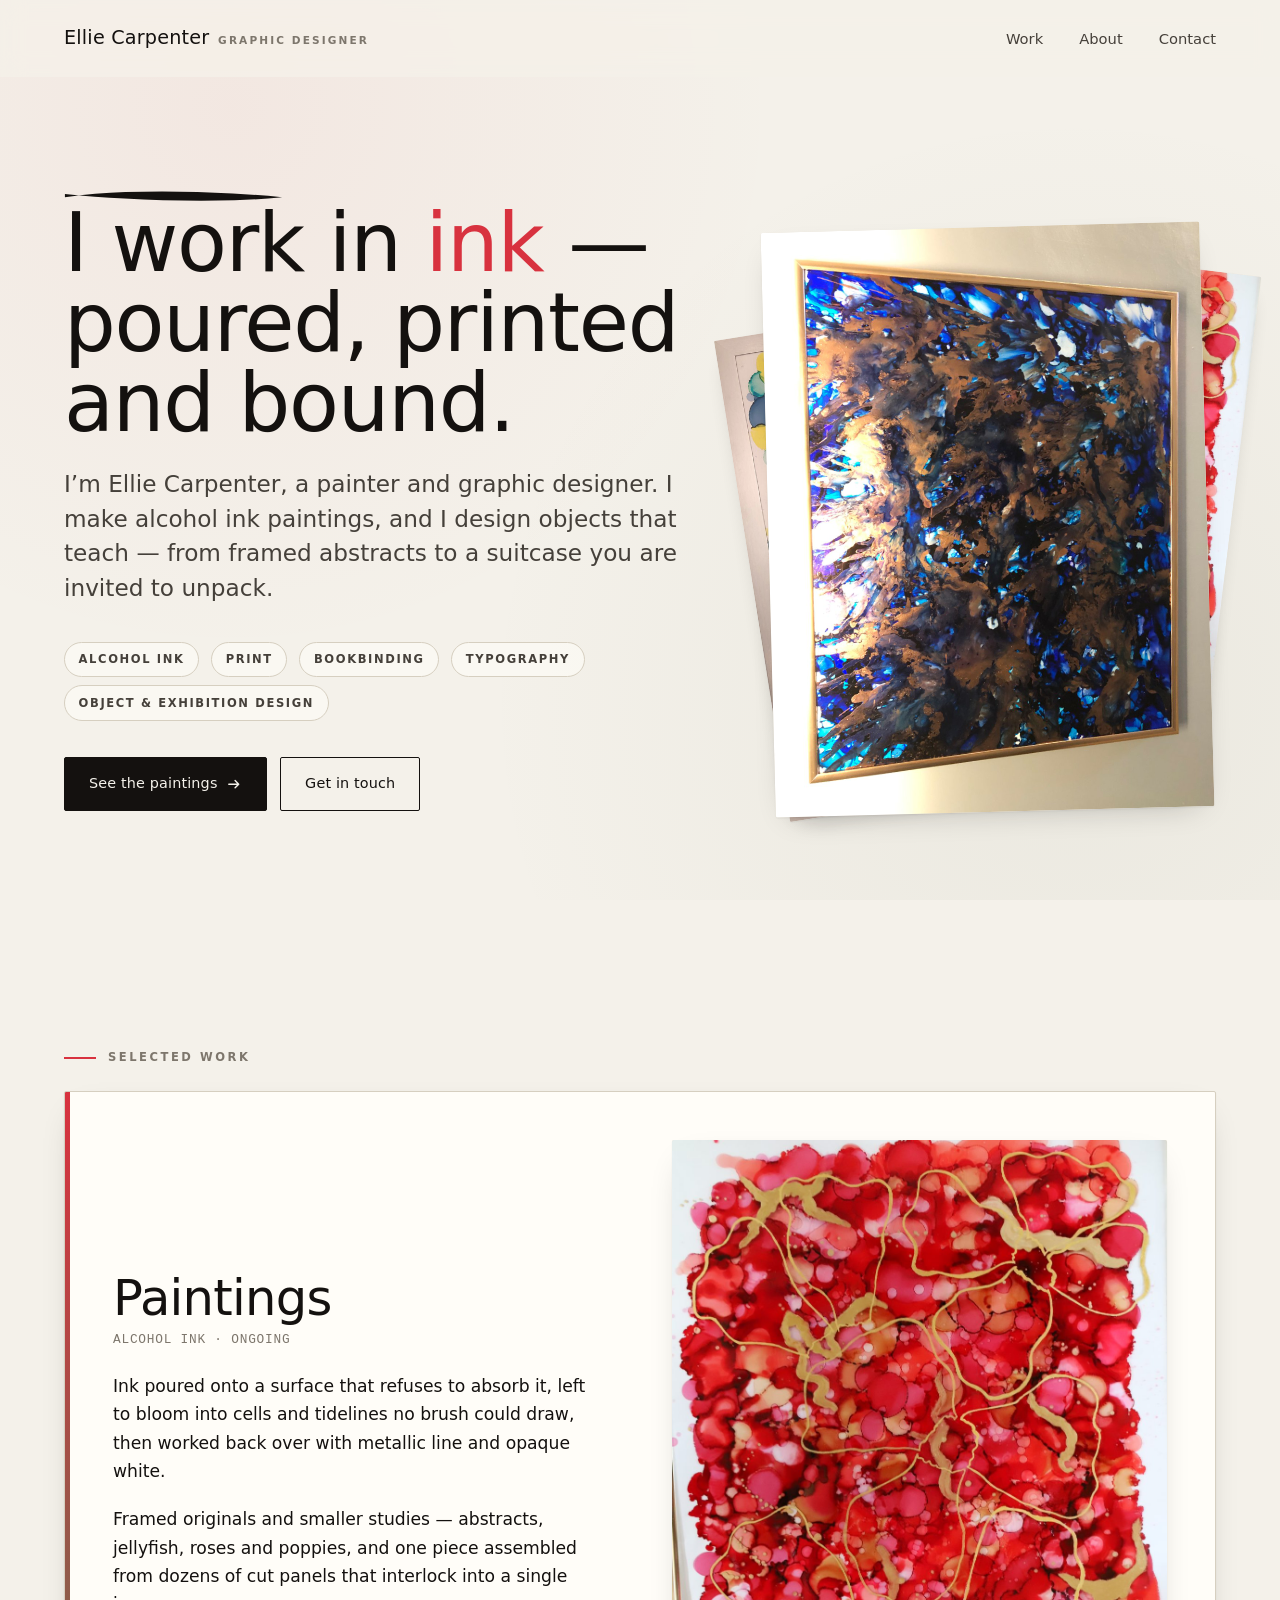
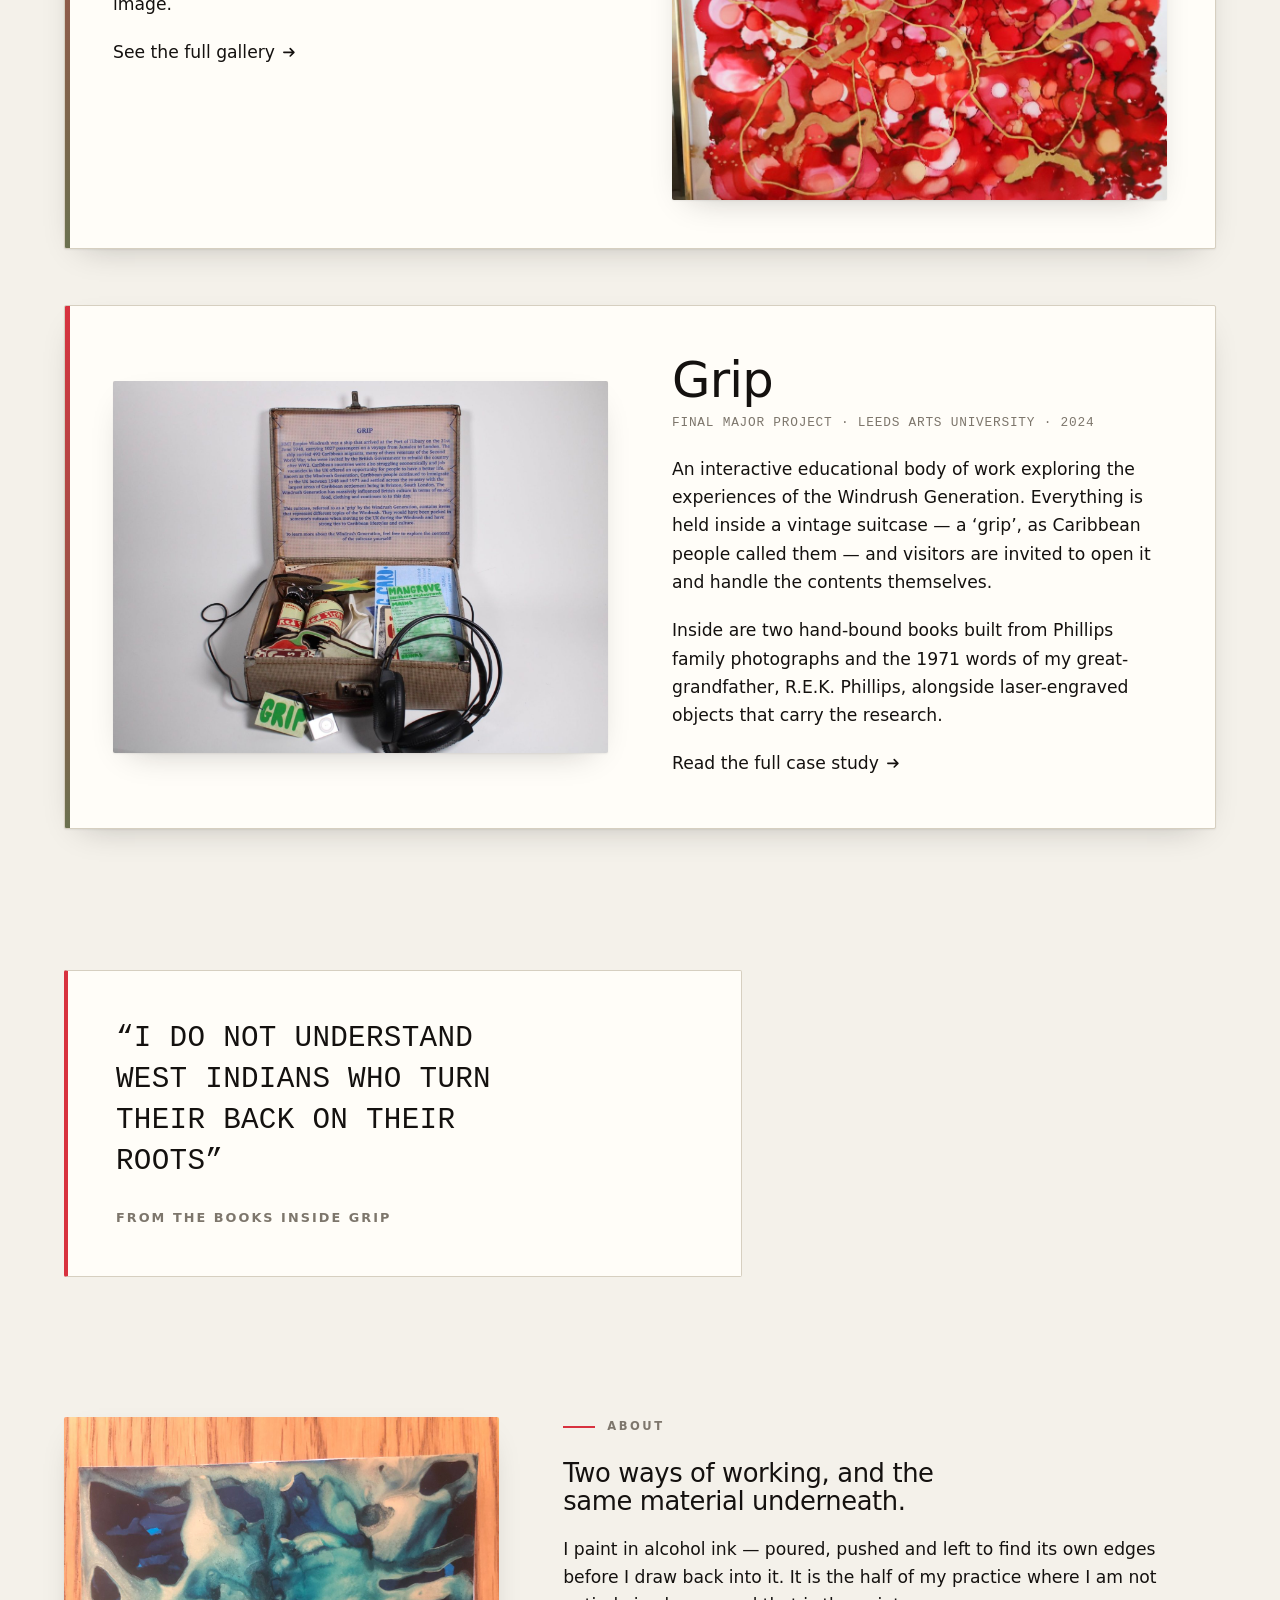
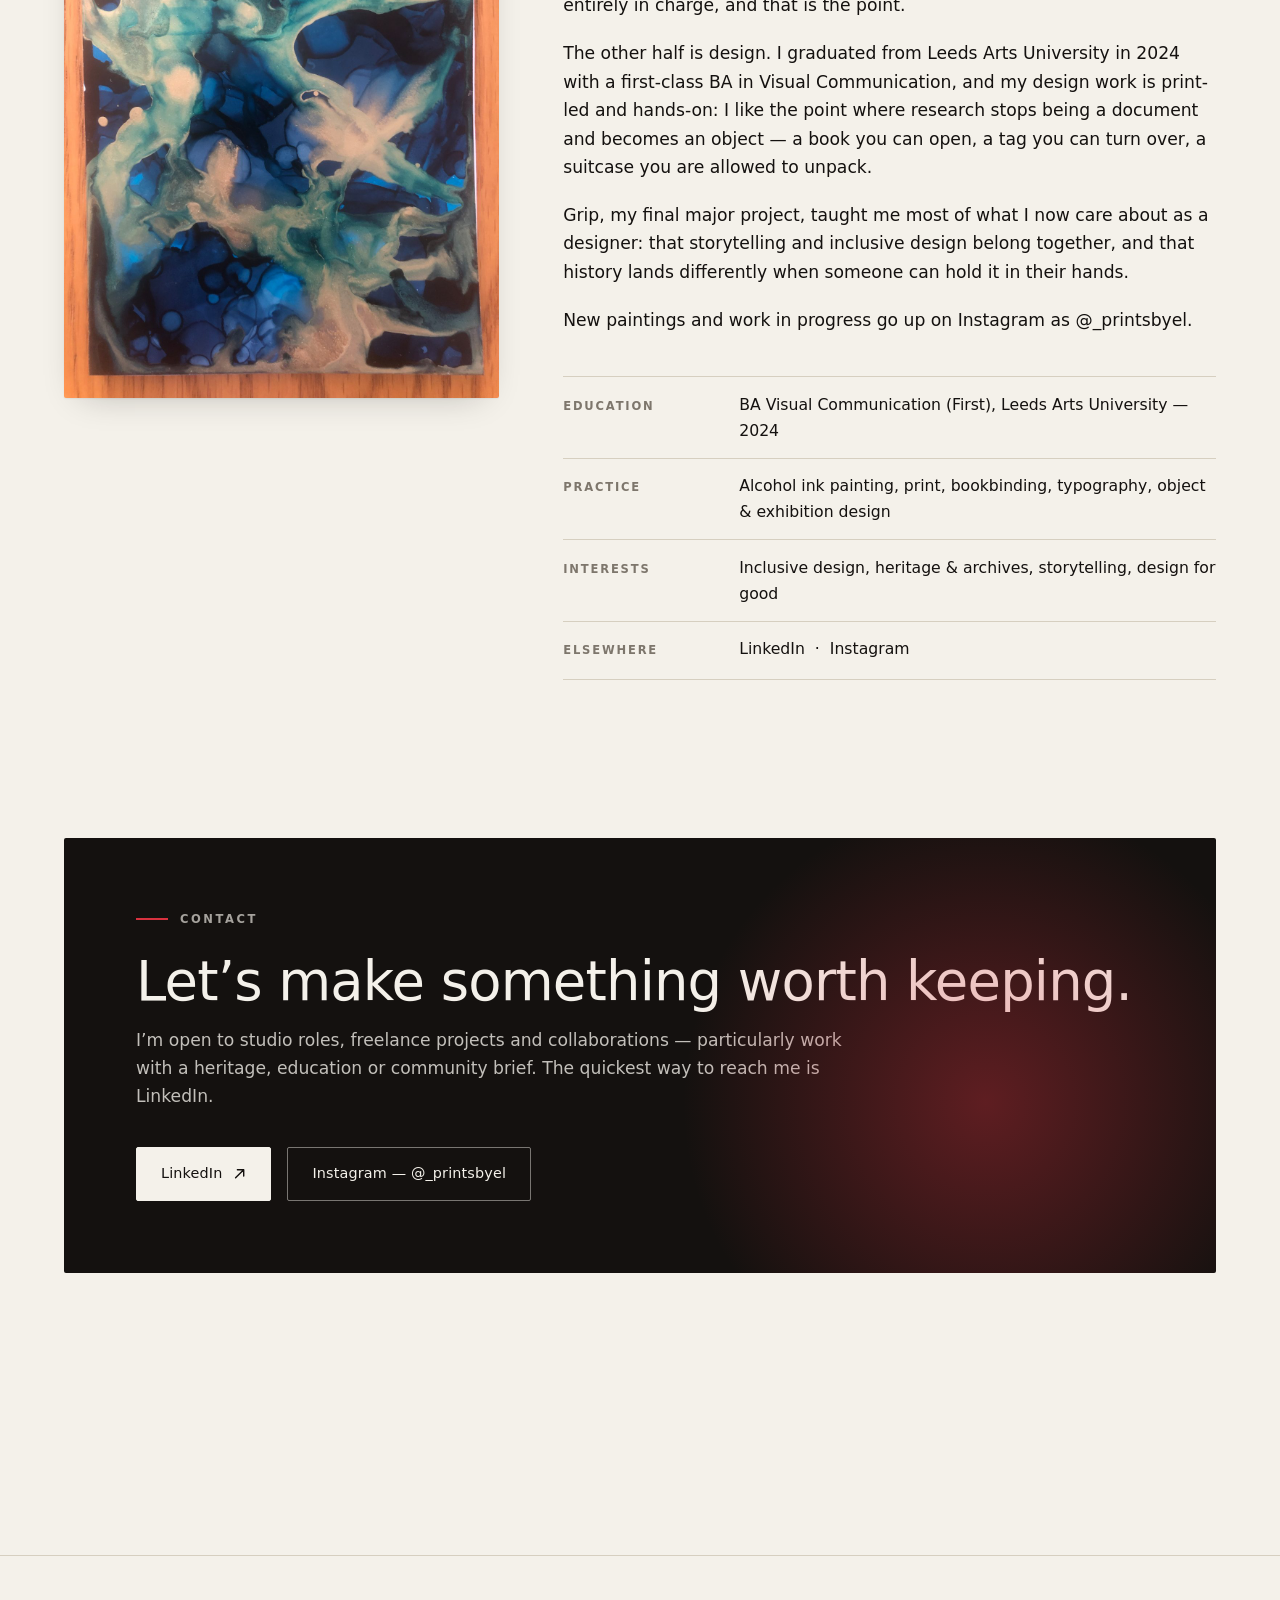
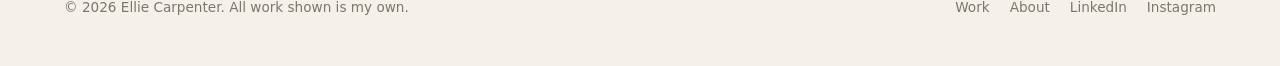
==== commit 7b19cd3d: "Add all photographs and correct the degree title I previously reported that images pasted into the c" ====
--- a/index.html
+++ b/index.html
@@ -86,8 +86,8 @@
           <img src="assets/images/painting-jellyfish.jpg" alt="A framed painting of pale jellyfish drawn over blooming teal, green and yellow ink.">
         </figure>
         <figure class="frame frame--tall frame--olive">
-          <div class="frame__placeholder"><span>Grip &mdash; the suitcase</span><small>Photograph</small></div>
-          <img src="assets/images/grip-suitcase-lid.jpg" alt="The open Grip suitcase, its lid printed with the project's introduction to the Windrush Generation.">
+          <div class="frame__placeholder"><span>Red &amp; gold</span><small>Painting</small></div>
+          <img src="assets/images/painting-red-gold.jpg" alt="A framed painting of dense red and pink ink cells crossed by a continuous meandering gold line.">
         </figure>
         <figure class="frame frame--tall">
           <div class="frame__placeholder"><span>Blue &amp; copper</span><small>Painting</small></div>
@@ -125,7 +125,7 @@
           </p>
         </div>
 
-        <figure class="frame frame--spread">
+        <figure class="frame frame--tall">
           <div class="frame__placeholder"><span>Red &amp; gold</span><small>Painting</small></div>
           <img src="assets/images/painting-red-gold.jpg" alt="A framed painting of dense red and pink ink cells crossed by a continuous meandering gold line." loading="lazy">
         </figure>
@@ -184,9 +184,11 @@
   <!-- ============ About ============ -->
   <section class="section" id="about" style="padding-top:0">
     <div class="shell about">
+      <!-- Standing in until a portrait photograph is available: swap the src
+           for assets/images/ellie-portrait.jpg and update the alt text. -->
       <figure class="frame frame--tall frame--ink reveal">
         <div class="frame__placeholder"><span>Ellie Carpenter</span><small>Portrait</small></div>
-        <img src="assets/images/ellie-portrait.jpg" alt="Portrait of Ellie Carpenter." loading="lazy">
+        <img src="assets/images/study-teal-gold.jpg" alt="A study in navy, teal and gold ink." loading="lazy">
       </figure>
 
       <div class="reveal">
@@ -202,7 +204,7 @@
         </p>
         <p>
           The other half is design. I graduated from Leeds Arts University in 2024 with a
-          degree in graphic design and visual communication, and my design work is print-led
+          first-class BA in Visual Communication, and my design work is print-led
           and hands-on: I like the point where research stops being a document and becomes an
           object &mdash; a book you can open, a tag you can turn over, a suitcase you are
           allowed to unpack.
@@ -220,7 +222,7 @@
         <dl class="facts">
           <div>
             <dt>Education</dt>
-            <dd>BA Graphic Design, Leeds Arts University &mdash; 2024</dd>
+            <dd>BA Visual Communication (First), Leeds Arts University &mdash; 2024</dd>
           </div>
           <div>
             <dt>Practice</dt>
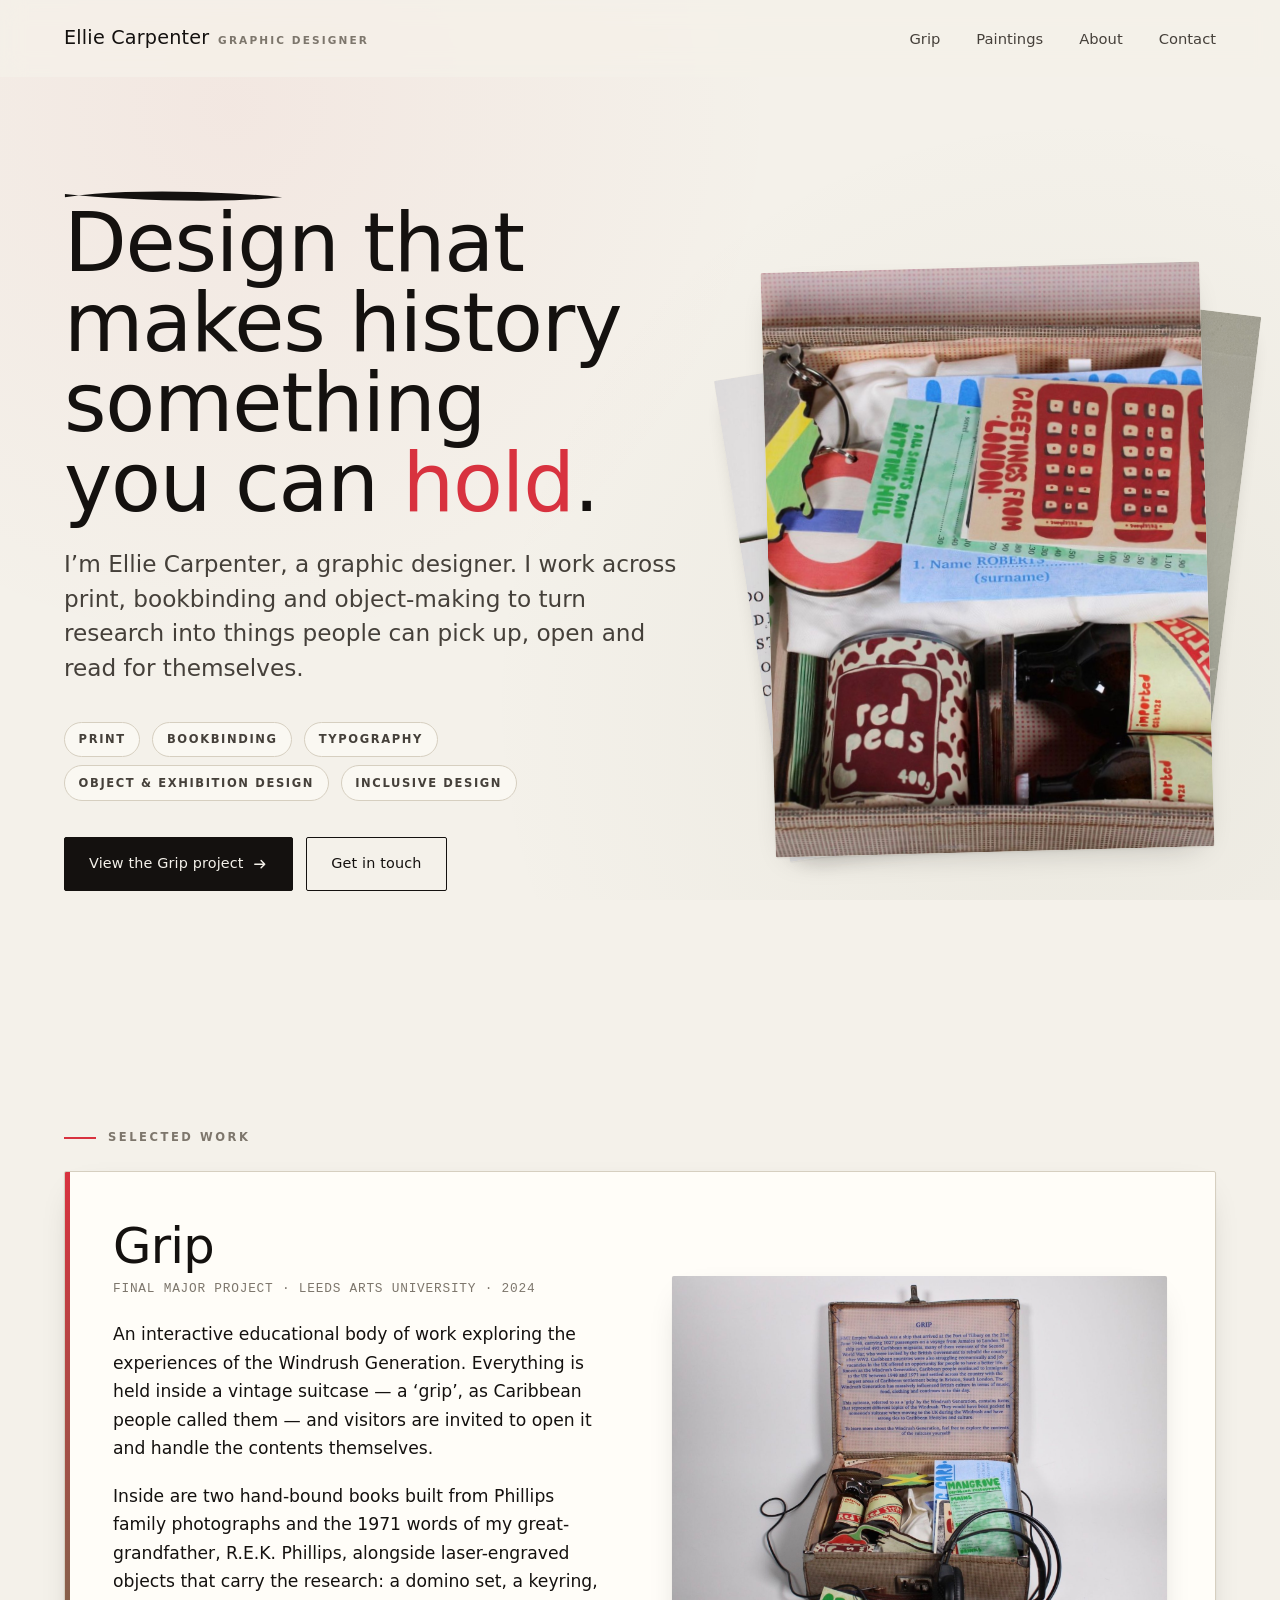
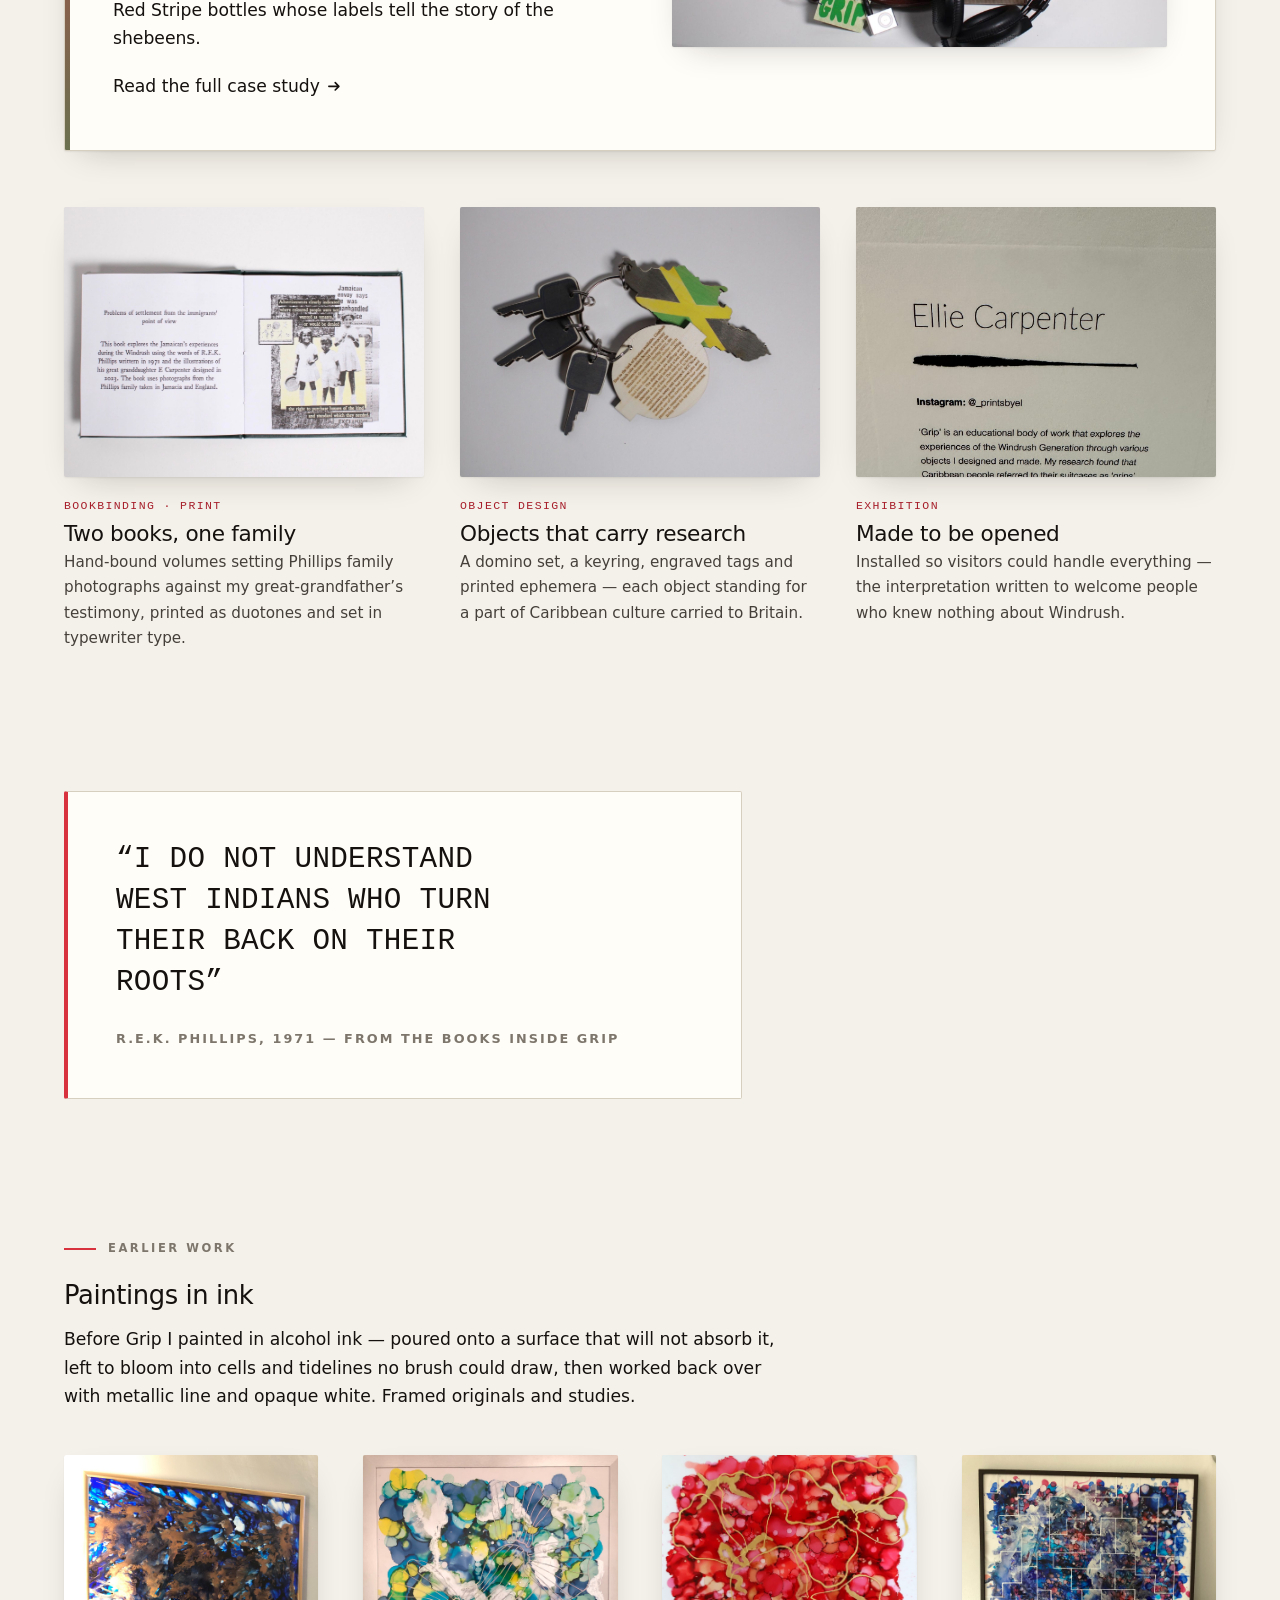
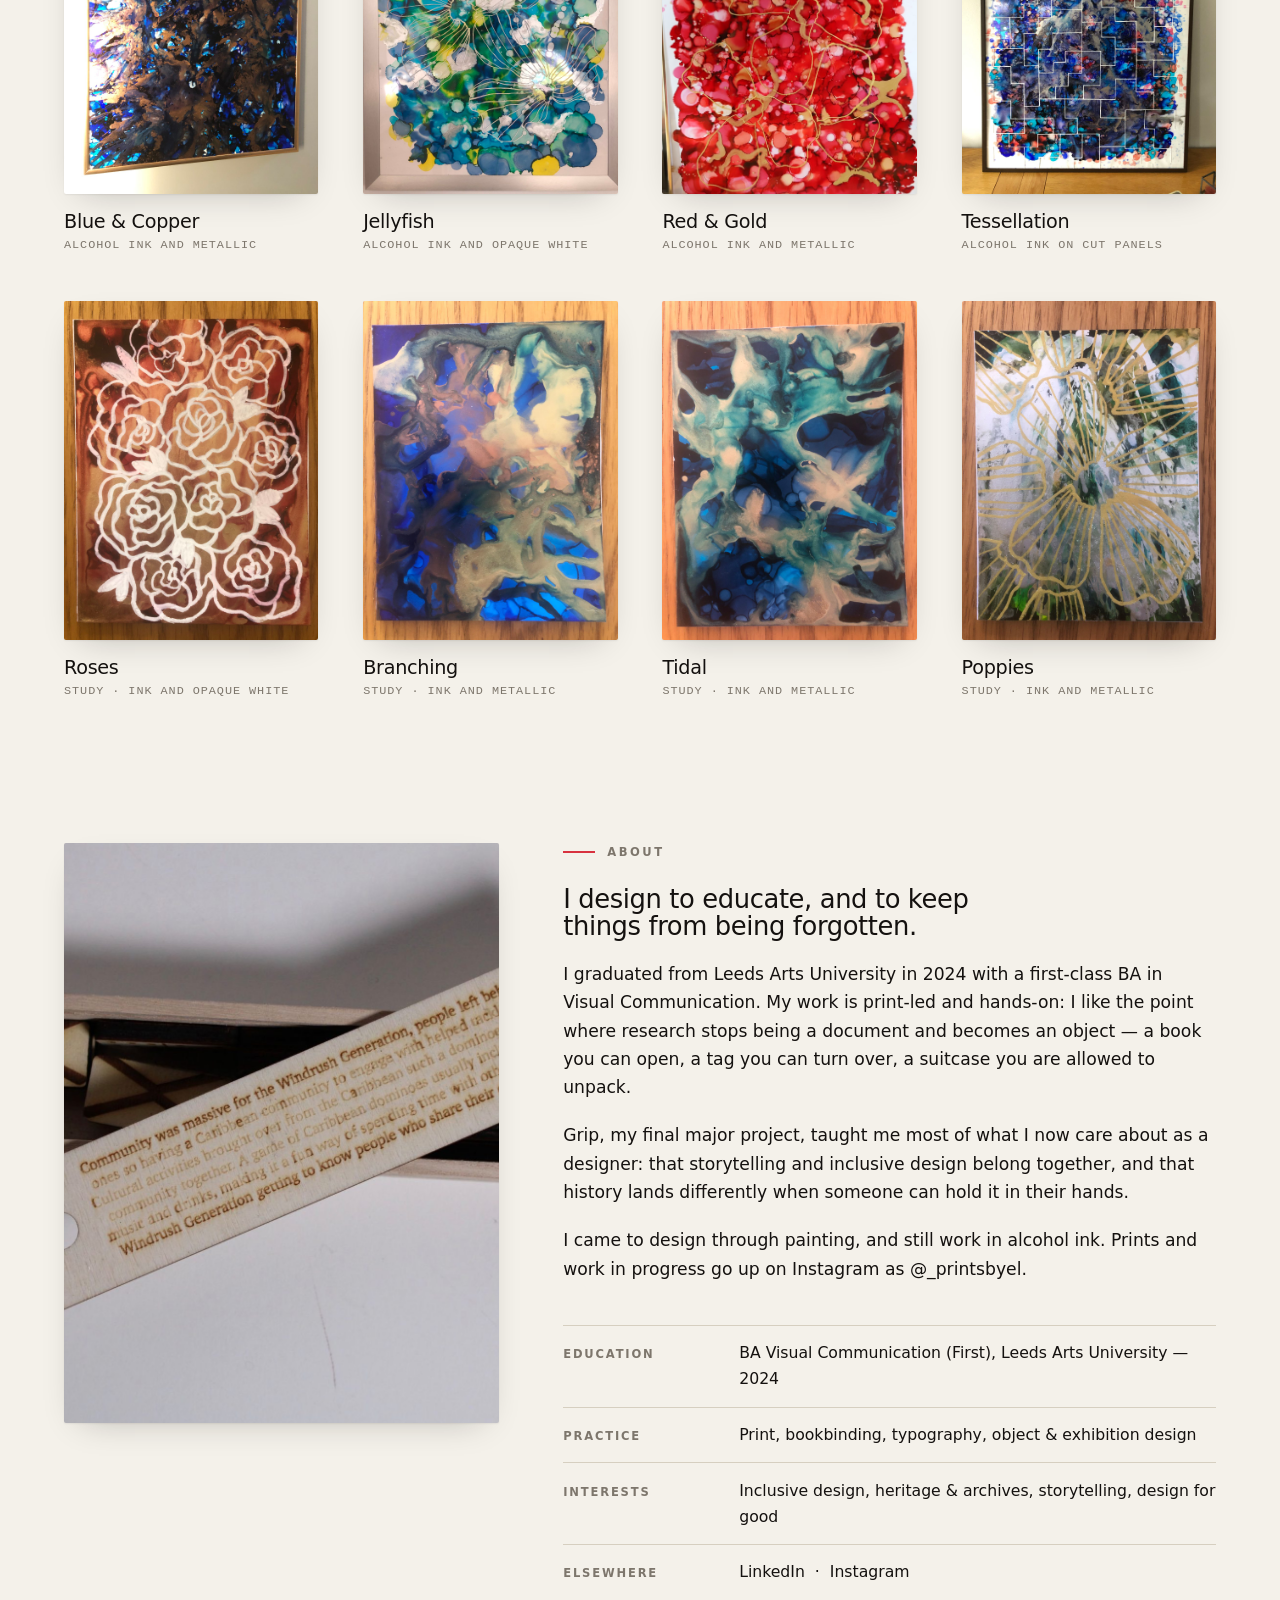
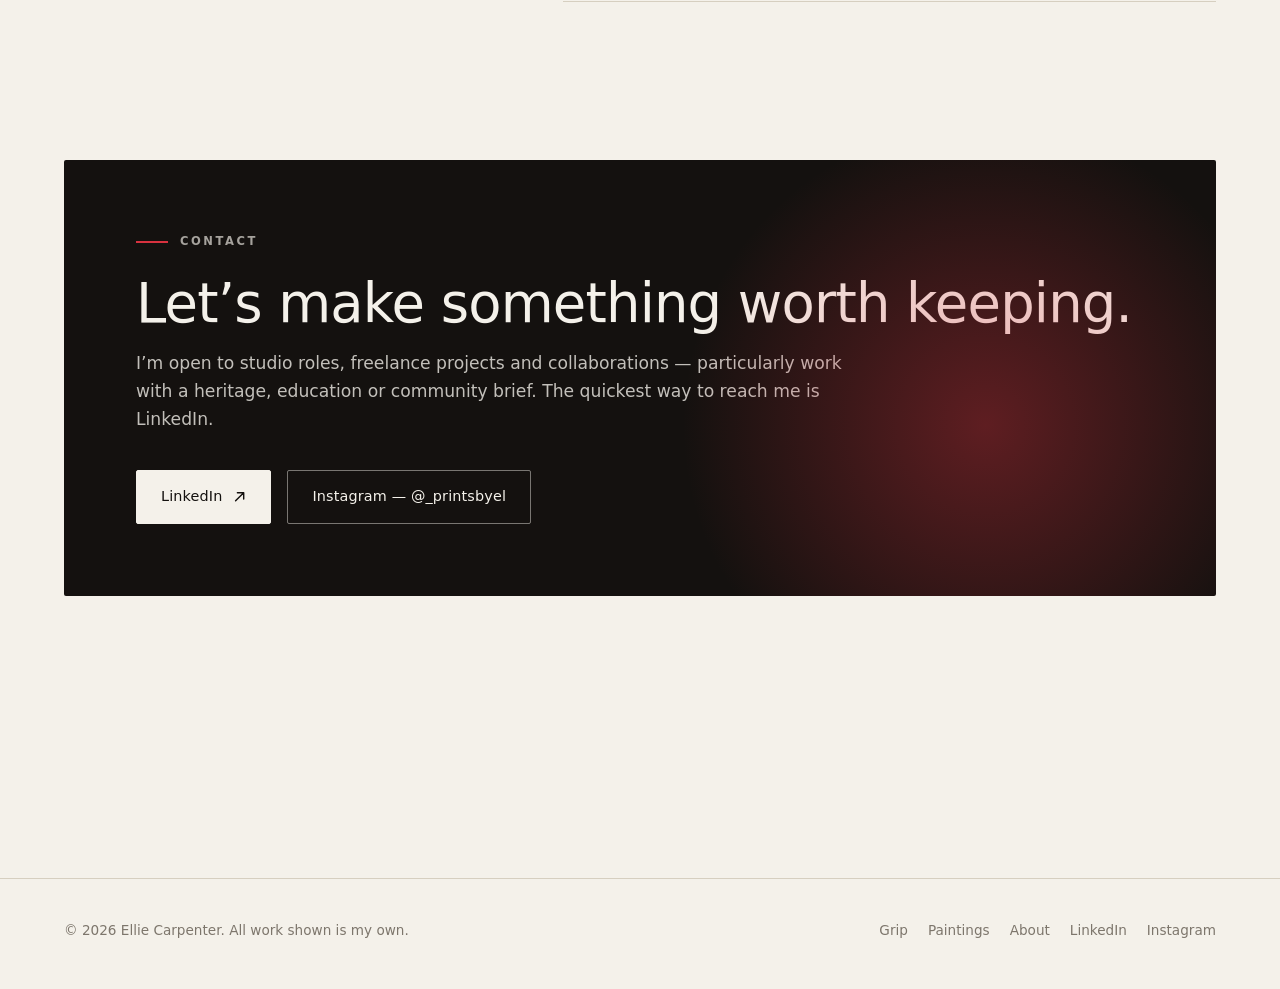
==== commit 48c2dfea: "Lead with Grip and fold paintings in as earlier work The paintings predate Grip, and splitting them " ====
--- a/index.html
+++ b/index.html
@@ -3,14 +3,14 @@
 <head>
 <meta charset="utf-8">
 <meta name="viewport" content="width=device-width, initial-scale=1">
-<title>Ellie Carpenter — Painter &amp; Graphic Designer</title>
-<meta name="description" content="Ellie Carpenter is a painter and graphic designer. Alcohol ink paintings, print, bookbinding and object design — including 'Grip', an interactive educational project on the Windrush Generation.">
+<title>Ellie Carpenter — Graphic Designer</title>
+<meta name="description" content="Ellie Carpenter is a graphic designer working in print, bookbinding and object design. Portfolio led by 'Grip', an interactive educational project on the Windrush Generation.">
 <meta name="author" content="Ellie Carpenter">
 
 <meta property="og:type" content="website">
-<meta property="og:title" content="Ellie Carpenter — Painter &amp; Graphic Designer">
-<meta property="og:description" content="Alcohol ink paintings, print, bookbinding and object design — including 'Grip', an interactive educational project on the Windrush Generation.">
-<meta property="og:image" content="assets/images/painting-blue-copper.jpg">
+<meta property="og:title" content="Ellie Carpenter — Graphic Designer">
+<meta property="og:description" content="Print, bookbinding and object design. Featuring 'Grip', an interactive educational project on the Windrush Generation.">
+<meta property="og:image" content="assets/images/grip-suitcase-lid.jpg">
 <meta name="twitter:card" content="summary_large_image">
 
 <link rel="icon" href="assets/favicon.svg" type="image/svg+xml">
@@ -36,7 +36,8 @@
 
     <nav class="nav" id="primaryNav" aria-label="Primary">
       <ul>
-        <li><a href="#work">Work</a></li>
+        <li><a href="#work">Grip</a></li>
+        <li><a href="#paintings">Paintings</a></li>
         <li><a href="#about">About</a></li>
         <li><a href="#contact">Contact</a></li>
       </ul>
@@ -54,89 +55,55 @@
           <path fill="currentColor" d="M1 8.4c22-3.1 44-4.9 66-5.7 39-1.4 78-.6 117 1.5 18 1 36 2.3 54 4.1-17 1.9-35 2.9-52 3.4-40 1.2-80 .3-120-1.9-22-1.2-43-2.8-65-5.1Z"/>
         </svg>
 
-        <h1>I work in <span class="accent">ink</span> &mdash; poured, printed and bound.</h1>
+        <h1>Design that makes history something you can&nbsp;<span class="accent">hold</span>.</h1>
 
         <p class="lede">
-          I&rsquo;m Ellie Carpenter, a painter and graphic designer. I make alcohol ink
-          paintings, and I design objects that teach &mdash; from framed abstracts to a
-          suitcase you are invited to unpack.
+          I&rsquo;m Ellie Carpenter, a graphic designer. I work across print, bookbinding
+          and object-making to turn research into things people can pick up, open and
+          read for themselves.
         </p>
 
         <ul class="hero__meta">
-          <li class="tag">Alcohol ink</li>
           <li class="tag">Print</li>
           <li class="tag">Bookbinding</li>
           <li class="tag">Typography</li>
           <li class="tag">Object &amp; exhibition design</li>
+          <li class="tag">Inclusive design</li>
         </ul>
 
         <div class="hero__actions">
-          <a class="btn" href="projects/paintings.html">
-            See the paintings
+          <a class="btn" href="projects/grip.html">
+            View the Grip project
             <svg viewBox="0 0 16 16" fill="none" aria-hidden="true"><path d="M2 8h11M9 4l4 4-4 4" stroke="currentColor" stroke-width="1.6" stroke-linecap="round" stroke-linejoin="round"/></svg>
           </a>
           <a class="btn btn--ghost" href="#contact">Get in touch</a>
         </div>
       </div>
 
-      <!-- One sheet from each side of the practice: a painting, a study, a made object. -->
+      <!-- Three sheets from Grip: the books, the card, the grip itself. -->
       <div class="hero__stack" aria-hidden="false">
         <figure class="frame frame--tall">
-          <div class="frame__placeholder"><span>Jellyfish</span><small>Painting</small></div>
-          <img src="assets/images/painting-jellyfish.jpg" alt="A framed painting of pale jellyfish drawn over blooming teal, green and yellow ink.">
+          <div class="frame__placeholder"><span>Grip &mdash; the books</span><small>Photograph</small></div>
+          <img src="assets/images/grip-book-roots.jpg" alt="A hand-bound book open on a typewritten quotation facing a red duotone print of three children.">
         </figure>
         <figure class="frame frame--tall frame--olive">
-          <div class="frame__placeholder"><span>Red &amp; gold</span><small>Painting</small></div>
-          <img src="assets/images/painting-red-gold.jpg" alt="A framed painting of dense red and pink ink cells crossed by a continuous meandering gold line.">
+          <div class="frame__placeholder"><span>Grip &mdash; exhibition card</span><small>Photograph</small></div>
+          <img src="assets/images/grip-exhibition-card.jpg" alt="The printed exhibition card for Grip, showing Ellie Carpenter's name above an inked brush stroke and the project statement.">
         </figure>
         <figure class="frame frame--tall">
-          <div class="frame__placeholder"><span>Blue &amp; copper</span><small>Painting</small></div>
-          <img src="assets/images/painting-blue-copper.jpg" alt="A large framed abstract painting in deep blues, white and copper, with drips falling from the lower edge.">
-        </figure>
-      </div>
-    </div>
-  </section>
-
-  <!-- ============ Work ============ -->
+          <div class="frame__placeholder"><span>Grip &mdash; the suitcase</span><small>Photograph</small></div>
+          <img src="assets/images/grip-suitcase-open.jpg" alt="The open Grip suitcase seen from above, packed with a Jamaica keyring, a Mangrove menu, a landing card and Red Stripe bottles.">
+        </figure>
+      </div>
+    </div>
+  </section>
+
+  <!-- ============ Grip ============ -->
   <section class="section" id="work">
     <div class="shell">
       <p class="eyebrow">Selected work</p>
 
-      <!-- Paintings first: it is the larger, ongoing body of work. -->
       <div class="featured reveal">
-        <div>
-          <h3>Paintings</h3>
-          <p class="featured__meta">Alcohol ink &middot; ongoing</p>
-          <p>
-            Ink poured onto a surface that refuses to absorb it, left to bloom into cells
-            and tidelines no brush could draw, then worked back over with metallic line
-            and opaque white.
-          </p>
-          <p>
-            Framed originals and smaller studies &mdash; abstracts, jellyfish, roses and
-            poppies, and one piece assembled from dozens of cut panels that interlock into
-            a single image.
-          </p>
-          <p>
-            <a class="link" href="projects/paintings.html">
-              See the full gallery
-              <svg viewBox="0 0 16 16" fill="none" aria-hidden="true"><path d="M2 8h11M9 4l4 4-4 4" stroke="currentColor" stroke-width="1.8" stroke-linecap="round" stroke-linejoin="round"/></svg>
-            </a>
-          </p>
-        </div>
-
-        <figure class="frame frame--tall">
-          <div class="frame__placeholder"><span>Red &amp; gold</span><small>Painting</small></div>
-          <img src="assets/images/painting-red-gold.jpg" alt="A framed painting of dense red and pink ink cells crossed by a continuous meandering gold line." loading="lazy">
-        </figure>
-      </div>
-
-      <div class="featured reveal" style="margin-top: clamp(2rem, 5vw, 3.5rem)">
-        <figure class="frame frame--spread frame--olive">
-          <div class="frame__placeholder"><span>Grip &mdash; suitcase, open</span><small>Photograph</small></div>
-          <img src="assets/images/grip-suitcase-lid.jpg" alt="The open Grip suitcase, its lid printed with the project's introduction to the Windrush Generation." loading="lazy">
-        </figure>
-
         <div>
           <h3>Grip</h3>
           <p class="featured__meta">Final major project &middot; Leeds Arts University &middot; 2024</p>
@@ -149,7 +116,8 @@
           <p>
             Inside are two hand-bound books built from Phillips family photographs and the
             1971 words of my great-grandfather, R.E.K. Phillips, alongside laser-engraved
-            objects that carry the research.
+            objects that carry the research: a domino set, a keyring, Red Stripe bottles
+            whose labels tell the story of the shebeens.
           </p>
           <p>
             <a class="link" href="projects/grip.html">
@@ -158,13 +126,57 @@
             </a>
           </p>
         </div>
+
+        <figure class="frame frame--spread">
+          <div class="frame__placeholder"><span>Grip &mdash; the suitcase</span><small>Photograph</small></div>
+          <img src="assets/images/grip-suitcase-lid.jpg" alt="The open Grip suitcase, its lid printed with the project's introduction to the Windrush Generation, with headphones and an iPod alongside." loading="lazy">
+        </figure>
+      </div>
+
+      <!-- Three ways into the case study. -->
+      <div class="grid" style="margin-top: clamp(2rem, 5vw, 3.5rem)">
+        <a class="card reveal" href="projects/grip.html#books">
+          <figure class="frame frame--spread">
+            <div class="frame__placeholder"><span>The books</span><small>Photograph</small></div>
+            <img src="assets/images/grip-book-credit.jpg" alt="The book's credit spread, naming R.E.K. Phillips as author of the 1971 words, facing a collage of press cuttings." loading="lazy">
+          </figure>
+          <div>
+            <span class="card__kicker">Bookbinding &middot; Print</span>
+            <h3>Two books, one family</h3>
+            <p>Hand-bound volumes setting Phillips family photographs against my great-grandfather&rsquo;s testimony, printed as duotones and set in typewriter type.</p>
+          </div>
+        </a>
+
+        <a class="card reveal" href="projects/grip.html#objects">
+          <figure class="frame frame--spread frame--olive">
+            <div class="frame__placeholder"><span>Laser-engraved objects</span><small>Photograph</small></div>
+            <img src="assets/images/grip-keyring.jpg" alt="A laser-cut keyring: wooden keys, a Jamaica-shaped tag painted with the flag, and a round tag engraved with the history of the Clapham South shelter." loading="lazy">
+          </figure>
+          <div>
+            <span class="card__kicker">Object design</span>
+            <h3>Objects that carry research</h3>
+            <p>A domino set, a keyring, engraved tags and printed ephemera &mdash; each object standing for a part of Caribbean culture carried to Britain.</p>
+          </div>
+        </a>
+
+        <a class="card reveal" href="projects/grip.html#exhibition">
+          <figure class="frame frame--spread frame--top frame--ink">
+            <div class="frame__placeholder"><span>Degree show</span><small>Photograph</small></div>
+            <img src="assets/images/grip-exhibition-card.jpg" alt="The printed exhibition card for Grip, showing Ellie Carpenter's name above an inked brush stroke and the project statement." loading="lazy">
+          </figure>
+          <div>
+            <span class="card__kicker">Exhibition</span>
+            <h3>Made to be opened</h3>
+            <p>Installed so visitors could handle everything &mdash; the interpretation written to welcome people who knew nothing about Windrush.</p>
+          </div>
+        </a>
       </div>
 
       <!--
         ADDING A NEW PROJECT
-        Copy one <div class="featured reveal"> block above, point its link at the
+        Copy the <div class="featured reveal"> block above, point its link at the
         new page, and drop the photograph into assets/images/ using the filename
-        in the src. Alternate which side the figure sits on, as these two do.
+        in the src.
       -->
     </div>
   </section>
@@ -176,7 +188,97 @@
         <blockquote>
           <p class="stamp">&ldquo;I do not understand West Indians who turn their back on their roots&rdquo;</p>
         </blockquote>
-        <cite>From the books inside Grip</cite>
+        <cite>R.E.K. Phillips, 1971 &mdash; from the books inside Grip</cite>
+      </div>
+    </div>
+  </section>
+
+  <!-- ============ Paintings — earlier work ============ -->
+  <section class="section" style="padding-top:0" id="paintings">
+    <div class="shell">
+      <p class="eyebrow">Earlier work</p>
+
+      <div class="column" style="margin-bottom:clamp(2rem,4vw,2.75rem)">
+        <h2 style="font-size:clamp(1.75rem,1.2rem+2vw,2.6rem);margin-bottom:1rem">Paintings in ink</h2>
+        <p>
+          Before Grip I painted in alcohol ink &mdash; poured onto a surface that will not
+          absorb it, left to bloom into cells and tidelines no brush could draw, then worked
+          back over with metallic line and opaque white. Framed originals and studies.
+        </p>
+      </div>
+
+      <div class="gallery gallery--studies">
+        <figure class="reveal">
+          <div class="frame frame--tall frame--zoomable">
+            <div class="frame__placeholder"><span>Blue &amp; copper</span><small>Painting</small></div>
+            <img src="assets/images/painting-blue-copper.jpg" alt="Framed abstract in deep blues, white and copper, with long drips falling from the lower edge." loading="lazy" data-caption="Blue &amp; Copper — alcohol ink and metallic, framed.">
+          </div>
+          <h3>Blue &amp; Copper</h3>
+          <p class="meta">Alcohol ink and metallic</p>
+        </figure>
+
+        <figure class="reveal">
+          <div class="frame frame--tall frame--zoomable frame--olive">
+            <div class="frame__placeholder"><span>Jellyfish</span><small>Painting</small></div>
+            <img src="assets/images/painting-jellyfish.jpg" alt="Framed painting of pale jellyfish drawn over blooming teal, green and yellow ink." loading="lazy" data-caption="Jellyfish — drawn over blooming teal, green and yellow ink.">
+          </div>
+          <h3>Jellyfish</h3>
+          <p class="meta">Alcohol ink and opaque white</p>
+        </figure>
+
+        <figure class="reveal">
+          <div class="frame frame--tall frame--zoomable">
+            <div class="frame__placeholder"><span>Red &amp; gold</span><small>Painting</small></div>
+            <img src="assets/images/painting-red-gold.jpg" alt="Framed painting of dense red and pink ink cells crossed by a continuous meandering gold line." loading="lazy" data-caption="Red &amp; Gold — a single gold line wandering across dense red cells.">
+          </div>
+          <h3>Red &amp; Gold</h3>
+          <p class="meta">Alcohol ink and metallic</p>
+        </figure>
+
+        <figure class="reveal">
+          <div class="frame frame--tall frame--zoomable frame--ink">
+            <div class="frame__placeholder"><span>Tessellation</span><small>Painting</small></div>
+            <img src="assets/images/painting-tessellation.jpg" alt="Framed work assembled from many small ink panels interlocking in a stepped pattern, in blues, corals and greys." loading="lazy" data-caption="Tessellation — many small ink panels cut and interlocked into one image.">
+          </div>
+          <h3>Tessellation</h3>
+          <p class="meta">Alcohol ink on cut panels</p>
+        </figure>
+
+        <figure class="reveal">
+          <div class="frame frame--tall frame--zoomable">
+            <div class="frame__placeholder"><span>Roses</span><small>Study</small></div>
+            <img src="assets/images/study-roses.jpg" alt="Study of white outlined roses and leaves over a rust, copper and deep red ink ground." loading="lazy" data-caption="Roses — white line over a rust and copper ground.">
+          </div>
+          <h3>Roses</h3>
+          <p class="meta">Study &middot; ink and opaque white</p>
+        </figure>
+
+        <figure class="reveal">
+          <div class="frame frame--tall frame--zoomable frame--olive">
+            <div class="frame__placeholder"><span>Branching</span><small>Study</small></div>
+            <img src="assets/images/study-blue-copper.jpg" alt="Study in cobalt blue and copper with pale branching forms." loading="lazy" data-caption="Branching — cobalt and copper.">
+          </div>
+          <h3>Branching</h3>
+          <p class="meta">Study &middot; ink and metallic</p>
+        </figure>
+
+        <figure class="reveal">
+          <div class="frame frame--tall frame--zoomable frame--ink">
+            <div class="frame__placeholder"><span>Tidal</span><small>Study</small></div>
+            <img src="assets/images/study-teal-gold.jpg" alt="Study in navy and teal with gold branching forms spreading across the sheet." loading="lazy" data-caption="Tidal — navy, teal and gold.">
+          </div>
+          <h3>Tidal</h3>
+          <p class="meta">Study &middot; ink and metallic</p>
+        </figure>
+
+        <figure class="reveal">
+          <div class="frame frame--tall frame--zoomable">
+            <div class="frame__placeholder"><span>Poppies</span><small>Study</small></div>
+            <img src="assets/images/study-green-poppies.jpg" alt="Study of gold outlined poppies over a white, grey and deep green ink ground." loading="lazy" data-caption="Poppies — gold line over green and white.">
+          </div>
+          <h3>Poppies</h3>
+          <p class="meta">Study &middot; ink and metallic</p>
+        </figure>
       </div>
     </div>
   </section>
@@ -188,26 +290,20 @@
            for assets/images/ellie-portrait.jpg and update the alt text. -->
       <figure class="frame frame--tall frame--ink reveal">
         <div class="frame__placeholder"><span>Ellie Carpenter</span><small>Portrait</small></div>
-        <img src="assets/images/study-teal-gold.jpg" alt="A study in navy, teal and gold ink." loading="lazy">
+        <img src="assets/images/grip-dominoes.jpg" alt="The laser-engraved domino set from Grip, in its box with an engraved interpretation tag." loading="lazy">
       </figure>
 
       <div class="reveal">
         <p class="eyebrow">About</p>
         <h2 style="font-size:clamp(1.9rem,1.3rem+2.4vw,2.9rem);margin-bottom:1.25rem">
-          Two ways of working, and the same material underneath.
+          I design to educate, and to keep things from being forgotten.
         </h2>
 
         <p>
-          I paint in alcohol ink &mdash; poured, pushed and left to find its own edges before
-          I draw back into it. It is the half of my practice where I am not entirely in
-          charge, and that is the point.
-        </p>
-        <p>
-          The other half is design. I graduated from Leeds Arts University in 2024 with a
-          first-class BA in Visual Communication, and my design work is print-led
-          and hands-on: I like the point where research stops being a document and becomes an
-          object &mdash; a book you can open, a tag you can turn over, a suitcase you are
-          allowed to unpack.
+          I graduated from Leeds Arts University in 2024 with a first-class BA in Visual
+          Communication. My work is print-led and hands-on: I like the point where research
+          stops being a document and becomes an object &mdash; a book you can open, a tag
+          you can turn over, a suitcase you are allowed to unpack.
         </p>
         <p>
           Grip, my final major project, taught me most of what I now care about as a designer:
@@ -215,7 +311,8 @@
           differently when someone can hold it in their hands.
         </p>
         <p>
-          New paintings and work in progress go up on Instagram as
+          I came to design through painting, and still work in alcohol ink. Prints and work
+          in progress go up on Instagram as
           <a class="link" href="https://www.instagram.com/_printsbyel/" target="_blank" rel="noopener">@_printsbyel</a>.
         </p>
 
@@ -226,7 +323,7 @@
           </div>
           <div>
             <dt>Practice</dt>
-            <dd>Alcohol ink painting, print, bookbinding, typography, object &amp; exhibition design</dd>
+            <dd>Print, bookbinding, typography, object &amp; exhibition design</dd>
           </div>
           <div>
             <dt>Interests</dt>
@@ -279,7 +376,8 @@
   <div class="shell site-footer__inner">
     <p style="margin:0">&copy; <span id="year">2024</span> Ellie Carpenter. All work shown is my own.</p>
     <ul>
-      <li><a href="#work">Work</a></li>
+      <li><a href="#work">Grip</a></li>
+      <li><a href="#paintings">Paintings</a></li>
       <li><a href="#about">About</a></li>
       <li><a href="https://www.linkedin.com/in/ellie-carpenter-a3a62b256/" target="_blank" rel="noopener">LinkedIn</a></li>
       <li><a href="https://www.instagram.com/_printsbyel/" target="_blank" rel="noopener">Instagram</a></li>
--- a/assets/css/style.css
+++ b/assets/css/style.css
@@ -552,6 +552,10 @@
 }
 .frame--ink .frame__placeholder::before { background: var(--ink); }
 
+/* Crop from the top, so a tall document keeps its heading when it has to
+   sit in a wider box alongside landscape photographs. */
+.frame--top img { object-position: top; }
+
 .frame--tall { aspect-ratio: 3 / 4; }
 .frame--wide { aspect-ratio: 16 / 10; }
 .frame--square { aspect-ratio: 1; }
